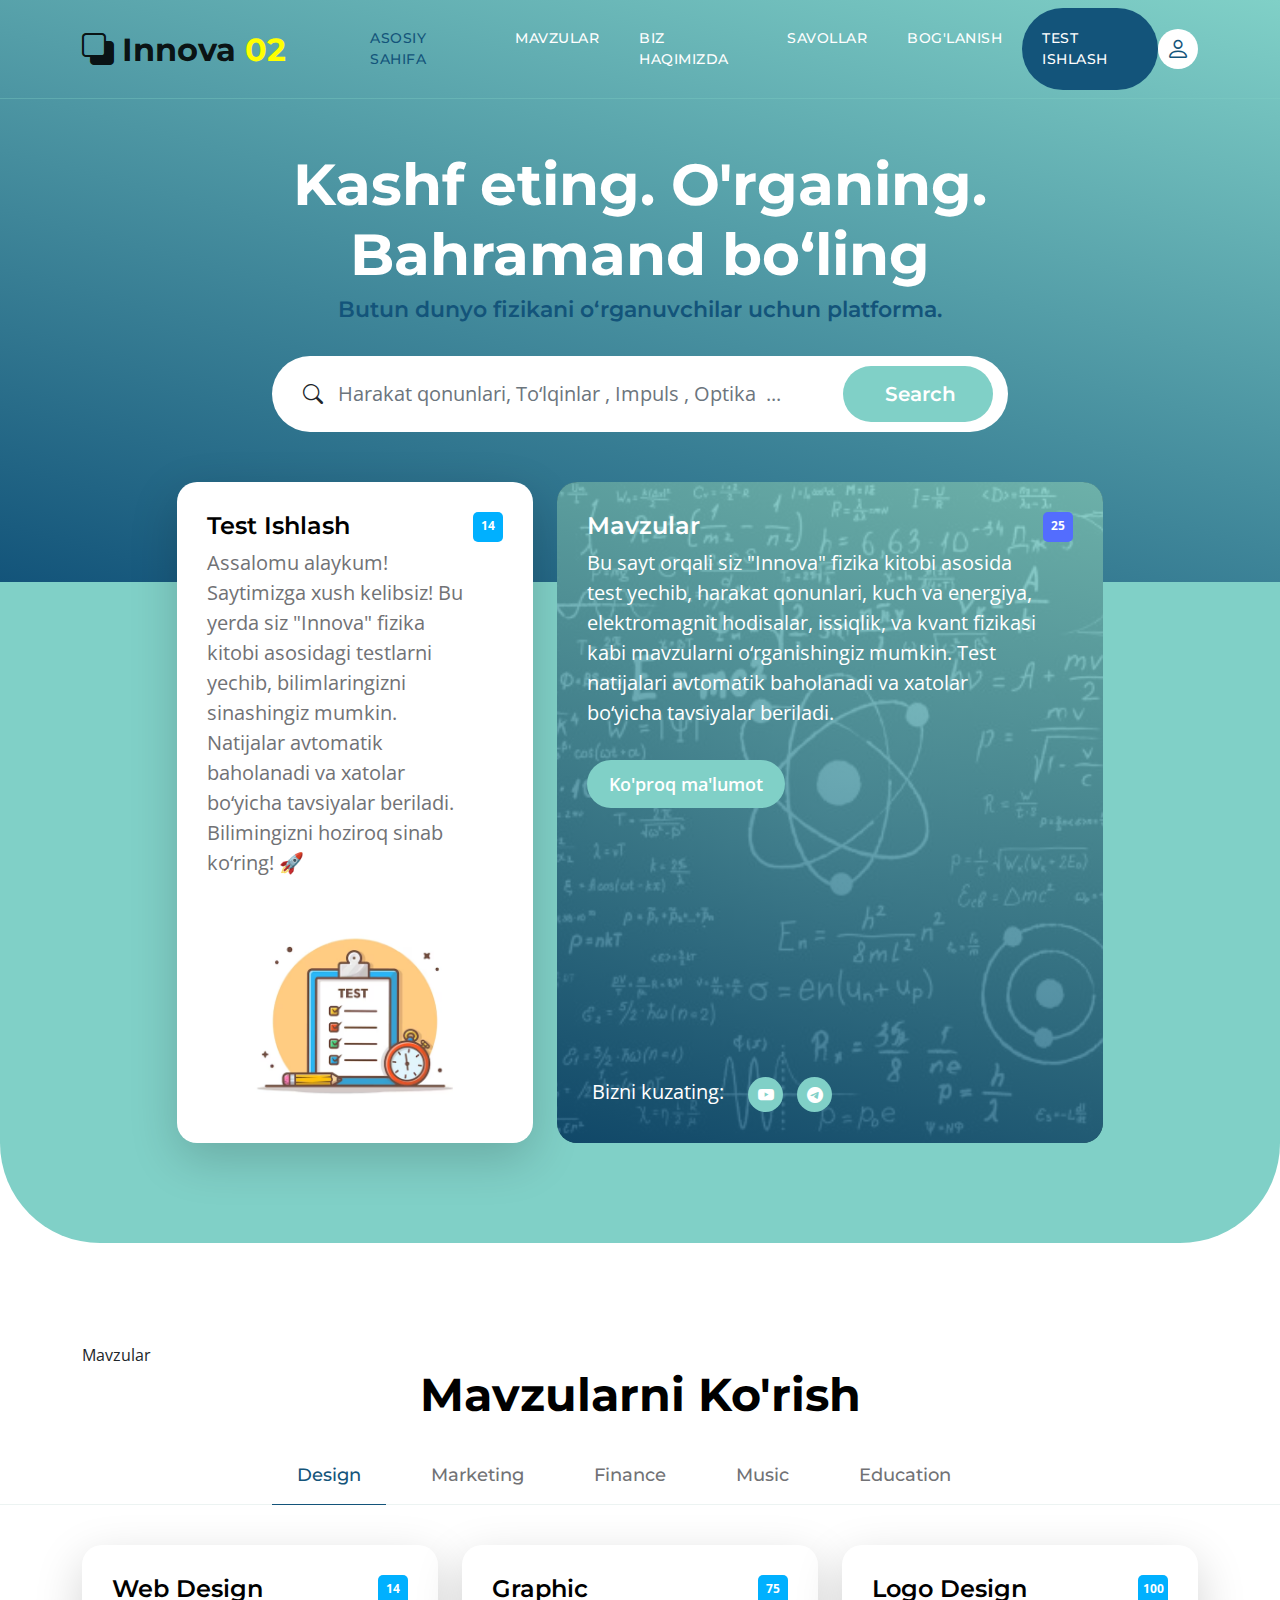
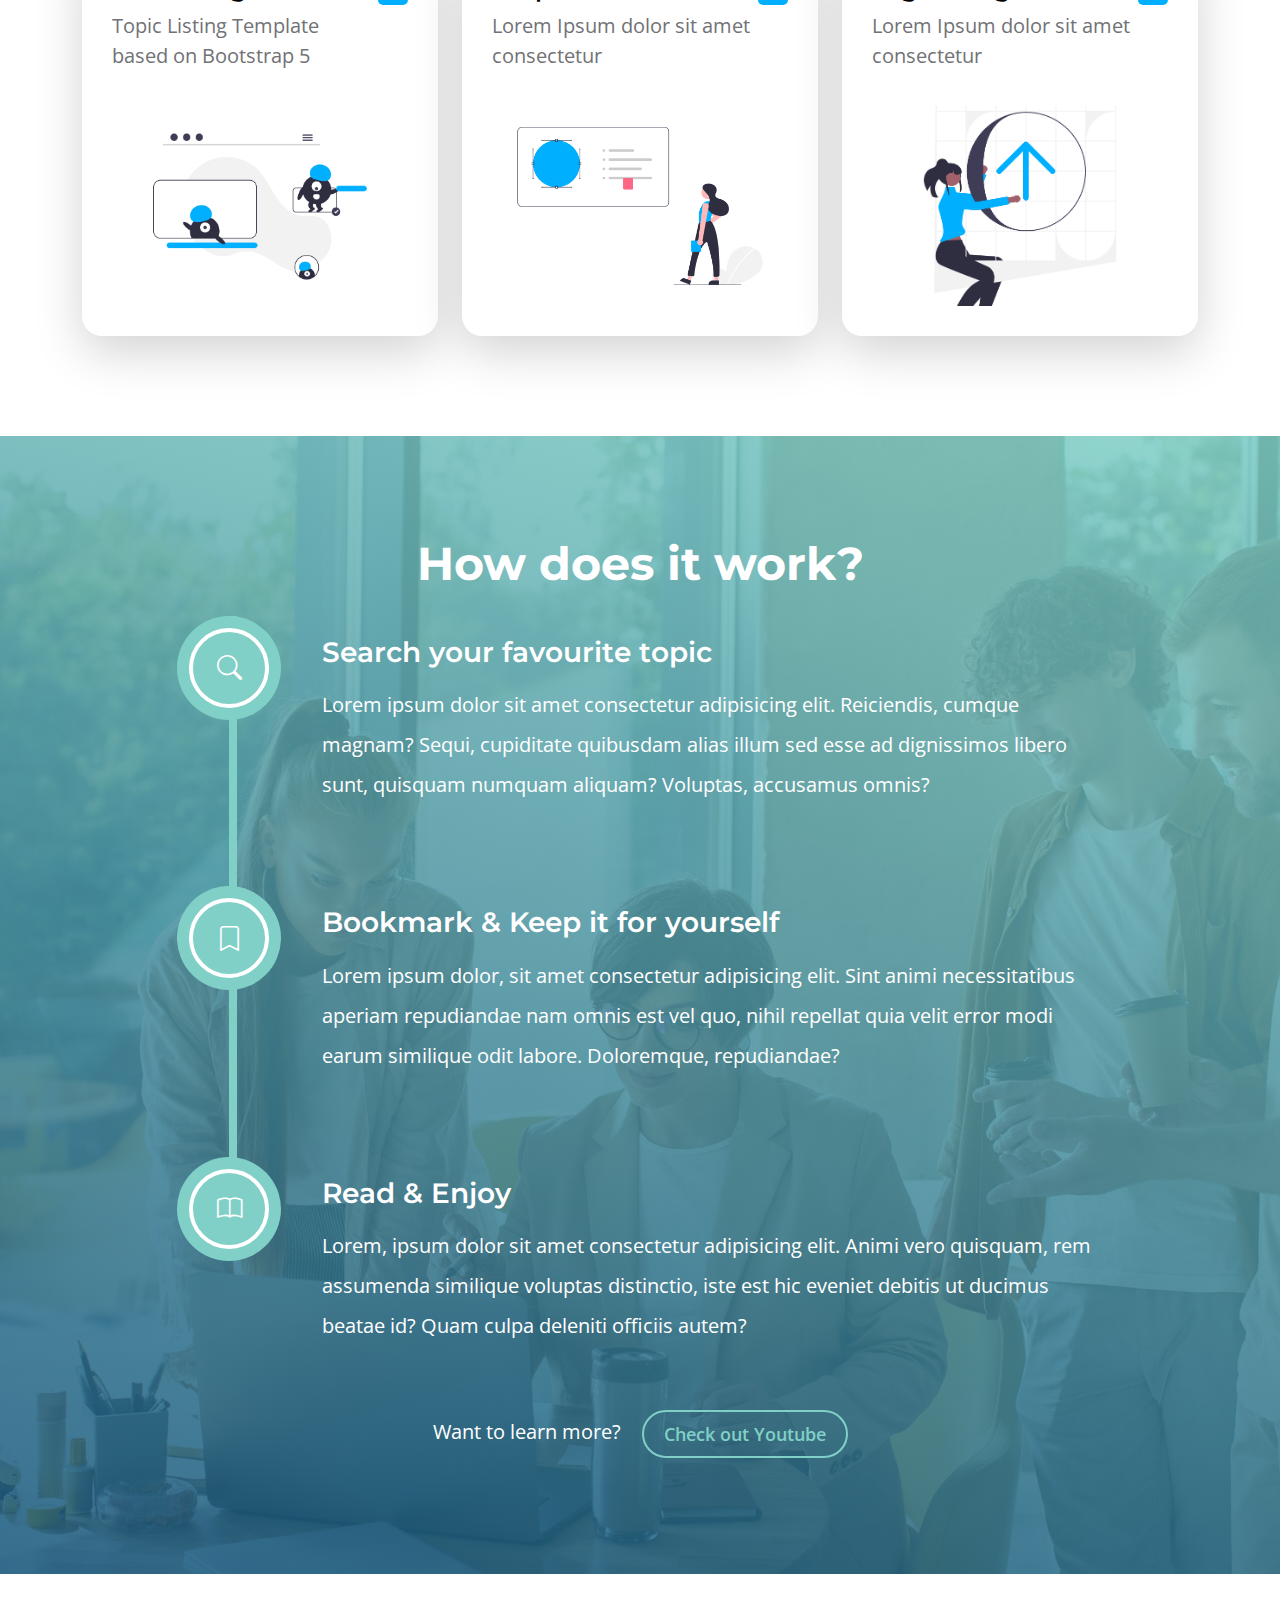
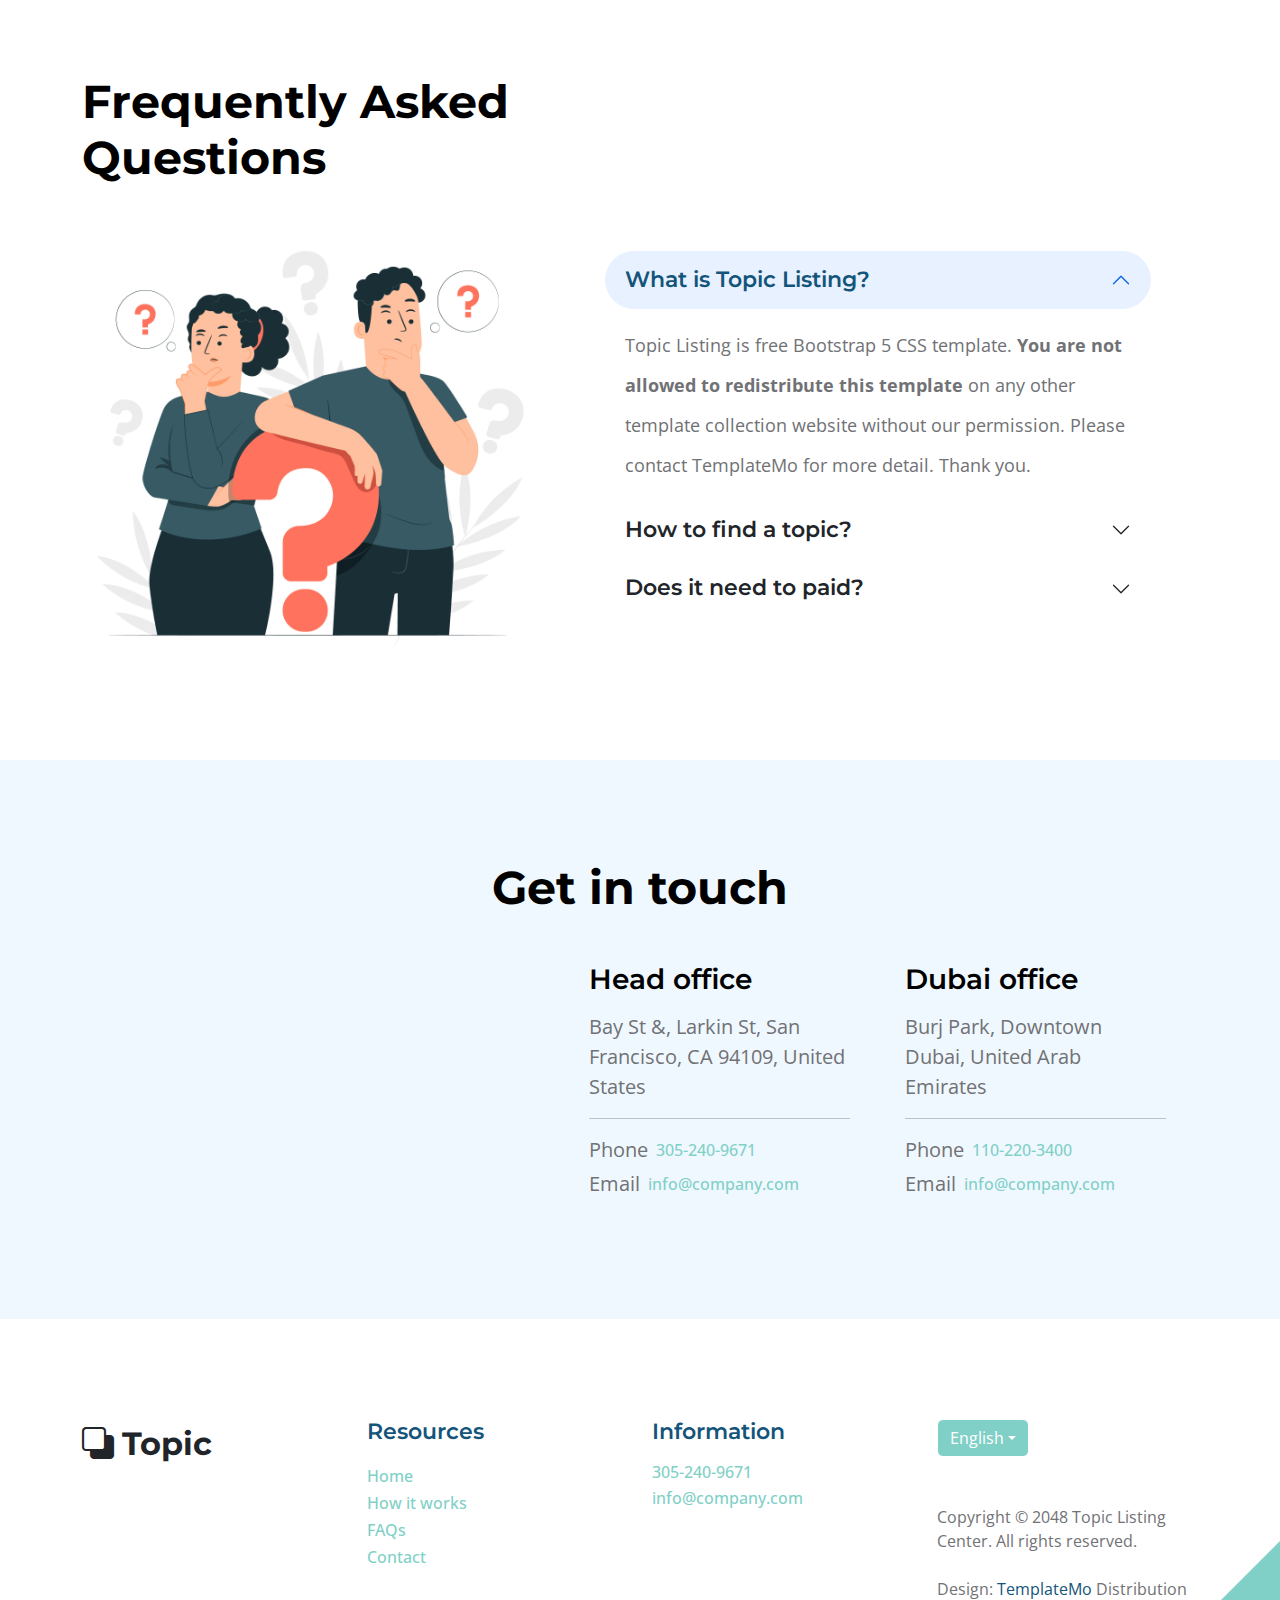
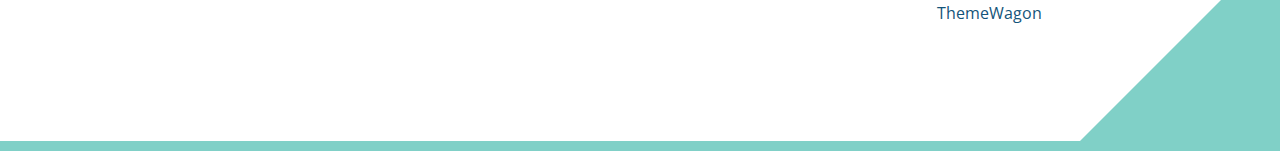
==== index.html @ 699e6174 "first commit" ====
<!doctype html>
<html lang="en">
    <head>
        <meta charset="utf-8">
        <meta name="viewport" content="width=device-width, initial-scale=1">

        <meta name="description" content="">
        <meta name="author" content="">

        <title>Innova 02</title>
        <link rel="icon" href="./images/logo.png">

        <!-- CSS FILES -->        
        <link rel="preconnect" href="https://fonts.googleapis.com">
        
        <link rel="preconnect" href="https://fonts.gstatic.com" crossorigin>

        <link href="https://fonts.googleapis.com/css2?family=Montserrat:wght@500;600;700&family=Open+Sans&display=swap" rel="stylesheet">
                        
        <link href="css/bootstrap.min.css" rel="stylesheet">

        <link href="css/bootstrap-icons.css" rel="stylesheet">

        <link href="css/templatemo-topic-listing.css" rel="stylesheet">      

    </head>
    
    <body id="top">

        <main>

            <nav class="navbar navbar-expand-lg">
                <div class="container">
                    <a class="navbar-brand" href="index.html">
                        <i class="bi-back"></i>
                        <span>Innova </span><span style="color: yellow;">02 </span>
                    </a>

                    <div class="d-lg-none ms-auto me-4">
                        <a href="#top" class="navbar-icon bi-person smoothscroll"></a>
                    </div>
    
                    <button class="navbar-toggler" type="button" data-bs-toggle="collapse" data-bs-target="#navbarNav" aria-controls="navbarNav" aria-expanded="false" aria-label="Toggle navigation">
                        <span class="navbar-toggler-icon"></span>
                    </button>
    
                    <div class="collapse navbar-collapse" id="navbarNav">
                        <ul class="navbar-nav ms-lg-5 me-lg-auto">
                            <li class="nav-item">
                                <a class="nav-link click-scroll" href="#section_1">Asosiy Sahifa</a>
                            </li>

                            <li class="nav-item">
                                <a class="nav-link click-scroll" href="#section_2">Mavzular</a>
                            </li>
    
                            <li class="nav-item">
                                <a class="nav-link click-scroll" href="#section_3">Biz Haqimizda</a>
                            </li>

                            <li class="nav-item">
                                <a class="nav-link click-scroll" href="#section_4">Savollar</a>
                            </li>
    
                            <li class="nav-item">
                                <a class="nav-link click-scroll" href="#section_5">Bog'lanish</a>
                            </li>

                            <li class="nav-item" style="background-color: #13547a; border-radius: 75px; ">
                                <a class="nav-link click-scroll" href="./test.html">Test Ishlash</a>
                            </li>
                        </ul>

                        <div class="d-none d-lg-block">
                            <a href="#top" class="navbar-icon bi-person smoothscroll"></a>
                        </div>
                    </div>
                </div>
            </nav>
            

            <section class="hero-section d-flex justify-content-center align-items-center" id="section_1">
                <div class="container">
                    <div class="row">

                        <div class="col-lg-8 col-12 mx-auto">
                            <h1 class="text-white text-center">Kashf eting. O'rganing. Bahramand bo‘ling</h1>

                            <h6 class="text-center">Butun dunyo fizikani o‘rganuvchilar uchun platforma.</h6>

                            <form method="get" class="custom-form mt-4 pt-2 mb-lg-0 mb-5" role="search">
                                <div class="input-group input-group-lg">
                                    <span class="input-group-text bi-search" id="basic-addon1">
                                        
                                    </span>

                                    <input name="keyword" type="search" class="form-control" id="keyword" placeholder="Harakat qonunlari, To‘lqinlar , Impuls , Optika  ..." aria-label="Search">

                                    <button type="submit" class="form-control">Search</button>
                                </div>
                            </form>
                        </div>

                    </div>
                </div>
            </section>


            <section class="featured-section">
                <div class="container">
                    <div class="row justify-content-center">

                        <div class="col-lg-4 col-12 mb-4 mb-lg-0">
                            <div class="custom-block bg-white shadow-lg">
                                <a href="topics-detail.html">
                                    <div class="d-flex">
                                        <div>
                                            <h5 class="mb-2">Test Ishlash</h5>

                                            <p class="mb-0">Assalomu alaykum!

                                                Saytimizga xush kelibsiz! Bu yerda siz "Innova" fizika kitobi asosidagi testlarni yechib, bilimlaringizni sinashingiz mumkin. Natijalar avtomatik baholanadi va xatolar bo‘yicha tavsiyalar beriladi.
                                                
                                                Bilimingizni hoziroq sinab ko‘ring! 🚀</p>
                                        </div>

                                        <span class="badge bg-design rounded-pill ms-auto">14</span>
                                    </div>

                                    <img src="images/test.avif" class="custom-block-image img-fluid" alt="">
                                </a>
                            </div>
                        </div>

                        <div class="col-lg-6 col-12">
                            <div class="custom-block custom-block-overlay">
                                <div class="d-flex flex-column h-100">
                                    <img src="images/istockphoto-936903524-612x612.jpg" class="custom-block-image img-fluid" alt="">

                                    <div class="custom-block-overlay-text d-flex">
                                        <div>
                                            <h5 class="text-white mb-2">Mavzular</h5>

                                            <p class="text-white">Bu sayt orqali siz "Innova" fizika kitobi asosida test yechib, harakat qonunlari, kuch va energiya, elektromagnit hodisalar, issiqlik, va kvant fizikasi kabi mavzularni o‘rganishingiz mumkin. Test natijalari avtomatik baholanadi va xatolar bo‘yicha tavsiyalar beriladi.</p>

                                            <a href="topics-detail.html" class="btn custom-btn mt-2 mt-lg-3">Ko'proq ma'lumot</a>
                                        </div>

                                        <span class="badge bg-finance rounded-pill ms-auto">25</span>
                                    </div>

                                    <div class="social-share d-flex">
                                        <p class="text-white me-4">Bizni kuzating:</p>

                                        <ul class="social-icon">
                                            <li class="social-icon-item">
                                                <a href="https://www.youtube.com/c/itfizika" target="_blank" class="social-icon-link bi-youtube"></a>
                                            </li>

                                            <li class="social-icon-item">
                                                <a href="https://t.me/IT_Fizika" class="social-icon-link bi-telegram" target="_blank"></a>
                                            </li>
                                    </div>

                                    <div class="section-overlay"></div>
                                </div>
                            </div>
                        </div>

                    </div>
                </div>
            </section>


            <section class="explore-section section-padding" id="section_2">
                <div class="container">Mavzular

                        <div class="col-12 text-center">
                            <h2 class="mb-4">Mavzularni Ko'rish</h1>
                        </div>

                    </div>
                </div>

                <div class="container-fluid">
                    <div class="row">
                        <ul class="nav nav-tabs" id="myTab" role="tablist">
                            <li class="nav-item" role="presentation">
                                <button class="nav-link active" id="design-tab" data-bs-toggle="tab" data-bs-target="#design-tab-pane" type="button" role="tab" aria-controls="design-tab-pane" aria-selected="true">Design</button>
                            </li>

                            <li class="nav-item" role="presentation">
                                <button class="nav-link" id="marketing-tab" data-bs-toggle="tab" data-bs-target="#marketing-tab-pane" type="button" role="tab" aria-controls="marketing-tab-pane" aria-selected="false">Marketing</button>
                            </li>

                            <li class="nav-item" role="presentation">
                                <button class="nav-link" id="finance-tab" data-bs-toggle="tab" data-bs-target="#finance-tab-pane" type="button" role="tab" aria-controls="finance-tab-pane" aria-selected="false">Finance</button>
                            </li>

                            <li class="nav-item" role="presentation">
                                <button class="nav-link" id="music-tab" data-bs-toggle="tab" data-bs-target="#music-tab-pane" type="button" role="tab" aria-controls="music-tab-pane" aria-selected="false">Music</button>
                            </li>

                            <li class="nav-item" role="presentation">
                                <button class="nav-link" id="education-tab" data-bs-toggle="tab" data-bs-target="#education-tab-pane" type="button" role="tab" aria-controls="education-tab-pane" aria-selected="false">Education</button>
                            </li>
                        </ul>
                    </div>
                </div>

                <div class="container">
                    <div class="row">

                        <div class="col-12">
                            <div class="tab-content" id="myTabContent">
                                <div class="tab-pane fade show active" id="design-tab-pane" role="tabpanel" aria-labelledby="design-tab" tabindex="0">
                                    <div class="row">
                                        <div class="col-lg-4 col-md-6 col-12 mb-4 mb-lg-0">
                                            <div class="custom-block bg-white shadow-lg">
                                                <a href="topics-detail.html">
                                                    <div class="d-flex">
                                                        <div>
                                                            <h5 class="mb-2">Web Design</h5>

                                                            <p class="mb-0">Topic Listing Template based on Bootstrap 5</p>
                                                        </div>

                                                        <span class="badge bg-design rounded-pill ms-auto">14</span>
                                                    </div>

                                                    <img src="images/topics/undraw_Remote_design_team_re_urdx.png" class="custom-block-image img-fluid" alt="">
                                                </a>
                                            </div>
                                        </div>

                                        <div class="col-lg-4 col-md-6 col-12 mb-4 mb-lg-0">
                                            <div class="custom-block bg-white shadow-lg">
                                                <a href="topics-detail.html">
                                                    <div class="d-flex">
                                                        <div>
                                                            <h5 class="mb-2">Graphic</h5>

                                                                <p class="mb-0">Lorem Ipsum dolor sit amet consectetur</p>
                                                        </div>

                                                        <span class="badge bg-design rounded-pill ms-auto">75</span>
                                                    </div>

                                                    <img src="images/topics/undraw_Redesign_feedback_re_jvm0.png" class="custom-block-image img-fluid" alt="">
                                                </a>
                                            </div>
                                        </div>

                                        <div class="col-lg-4 col-md-6 col-12">
                                            <div class="custom-block bg-white shadow-lg">
                                                <a href="topics-detail.html">
                                                    <div class="d-flex">
                                                        <div>
                                                            <h5 class="mb-2">Logo Design</h5>

                                                                <p class="mb-0">Lorem Ipsum dolor sit amet consectetur</p>
                                                        </div>

                                                        <span class="badge bg-design rounded-pill ms-auto">100</span>
                                                    </div>

                                                    <img src="images/topics/colleagues-working-cozy-office-medium-shot.png" class="custom-block-image img-fluid" alt="">
                                                </a>
                                            </div>
                                        </div>
                                    </div>
                                </div>

                                <div class="tab-pane fade" id="marketing-tab-pane" role="tabpanel" aria-labelledby="marketing-tab" tabindex="0">
                                    <div class="row">
                                        <div class="col-lg-4 col-md-6 col-12 mb-4 mb-lg-3">
                                                <div class="custom-block bg-white shadow-lg">
                                                    <a href="topics-detail.html">
                                                        <div class="d-flex">
                                                            <div>
                                                                <h5 class="mb-2">Advertising</h5>

                                                                <p class="mb-0">Lorem Ipsum dolor sit amet consectetur</p>
                                                            </div>

                                                            <span class="badge bg-advertising rounded-pill ms-auto">30</span>
                                                        </div>

                                                        <img src="images/topics/undraw_online_ad_re_ol62.png" class="custom-block-image img-fluid" alt="">
                                                    </a>
                                                </div>
                                            </div>

                                            <div class="col-lg-4 col-md-6 col-12 mb-4 mb-lg-3">
                                                <div class="custom-block bg-white shadow-lg">
                                                    <a href="topics-detail.html">
                                                        <div class="d-flex">
                                                            <div>
                                                                <h5 class="mb-2">Video Content</h5>

                                                                <p class="mb-0">Lorem Ipsum dolor sit amet consectetur</p>
                                                            </div>

                                                            <span class="badge bg-advertising rounded-pill ms-auto">65</span>
                                                        </div>

                                                        <img src="images/topics/undraw_Group_video_re_btu7.png" class="custom-block-image img-fluid" alt="">
                                                    </a>
                                                </div>
                                            </div>

                                            <div class="col-lg-4 col-md-6 col-12">
                                                <div class="custom-block bg-white shadow-lg">
                                                    <a href="topics-detail.html">
                                                        <div class="d-flex">
                                                            <div>
                                                                <h5 class="mb-2">Viral Tweet</h5>

                                                                <p class="mb-0">Lorem Ipsum dolor sit amet consectetur</p>
                                                            </div>

                                                            <span class="badge bg-advertising rounded-pill ms-auto">50</span>
                                                        </div>

                                                        <img src="images/topics/undraw_viral_tweet_gndb.png" class="custom-block-image img-fluid" alt="">
                                                    </a>
                                                </div>
                                            </div>
                                        </div>
                                  </div>

                                <div class="tab-pane fade" id="finance-tab-pane" role="tabpanel" aria-labelledby="finance-tab" tabindex="0">   <div class="row">
                                        <div class="col-lg-6 col-md-6 col-12 mb-4 mb-lg-0">
                                            <div class="custom-block bg-white shadow-lg">
                                                <a href="topics-detail.html">
                                                    <div class="d-flex">
                                                        <div>
                                                            <h5 class="mb-2">Investment</h5>

                                                            <p class="mb-0">Lorem Ipsum dolor sit amet consectetur</p>
                                                        </div>

                                                        <span class="badge bg-finance rounded-pill ms-auto">30</span>
                                                    </div>

                                                    <img src="images/topics/undraw_Finance_re_gnv2.png" class="custom-block-image img-fluid" alt="">
                                                </a>
                                            </div>
                                        </div>

                                        <div class="col-lg-6 col-md-6 col-12">
                                            <div class="custom-block custom-block-overlay">
                                                <div class="d-flex flex-column h-100">
                                                    <img src="images/businesswoman-using-tablet-analysis-graph-company-finance-strategy-statistics-success-concept-planning-future-office-room.jpg" class="custom-block-image img-fluid" alt="">

                                                    <div class="custom-block-overlay-text d-flex">
                                                        <div>
                                                            <h5 class="text-white mb-2">Finance</h5>

                                                            <p class="text-white">Lorem ipsum dolor, sit amet consectetur adipisicing elit. Sint animi necessitatibus aperiam repudiandae nam omnis</p>

                                                            <a href="topics-detail.html" class="btn custom-btn mt-2 mt-lg-3">Learn More</a>
                                                        </div>

                                                        <span class="badge bg-finance rounded-pill ms-auto">25</span>
                                                    </div>

                                                    <div class="social-share d-flex">
                                                        <p class="text-white me-4">Share:</p>

                                                        <ul class="social-icon">
                                                            <li class="social-icon-item">
                                                                <a href="#" class="social-icon-link bi-twitter"></a>
                                                            </li>

                                                            <li class="social-icon-item">
                                                                <a href="#" class="social-icon-link bi-facebook"></a>
                                                            </li>

                                                            <li class="social-icon-item">
                                                                <a href="#" class="social-icon-link bi-pinterest"></a>
                                                            </li>
                                                        </ul>

                                                        <a href="#" class="custom-icon bi-bookmark ms-auto"></a>
                                                    </div>

                                                    <div class="section-overlay"></div>
                                                </div>
                                            </div>
                                        </div>
                                    </div>
                                </div>

                                <div class="tab-pane fade" id="music-tab-pane" role="tabpanel" aria-labelledby="music-tab" tabindex="0">
                                    <div class="row">
                                        <div class="col-lg-4 col-md-6 col-12 mb-4 mb-lg-3">
                                            <div class="custom-block bg-white shadow-lg">
                                                <a href="topics-detail.html">
                                                    <div class="d-flex">
                                                        <div>
                                                            <h5 class="mb-2">Composing Song</h5>

                                                            <p class="mb-0">Lorem Ipsum dolor sit amet consectetur</p>
                                                        </div>

                                                        <span class="badge bg-music rounded-pill ms-auto">45</span>
                                                    </div>

                                                    <img src="images/topics/undraw_Compose_music_re_wpiw.png" class="custom-block-image img-fluid" alt="">
                                                </a>
                                            </div>
                                        </div>

                                        <div class="col-lg-4 col-md-6 col-12 mb-4 mb-lg-3">
                                            <div class="custom-block bg-white shadow-lg">
                                                <a href="topics-detail.html">
                                                    <div class="d-flex">
                                                        <div>
                                                            <h5 class="mb-2">Online Music</h5>

                                                            <p class="mb-0">Lorem Ipsum dolor sit amet consectetur</p>
                                                        </div>

                                                        <span class="badge bg-music rounded-pill ms-auto">45</span>
                                                    </div>

                                                    <img src="images/topics/undraw_happy_music_g6wc.png" class="custom-block-image img-fluid" alt="">
                                                </a>
                                            </div>
                                        </div>

                                        <div class="col-lg-4 col-md-6 col-12">
                                            <div class="custom-block bg-white shadow-lg">
                                                <a href="topics-detail.html">
                                                    <div class="d-flex">
                                                        <div>
                                                            <h5 class="mb-2">Podcast</h5>

                                                            <p class="mb-0">Lorem Ipsum dolor sit amet consectetur</p>
                                                        </div>

                                                        <span class="badge bg-music rounded-pill ms-auto">20</span>
                                                    </div>

                                                    <img src="images/topics/undraw_Podcast_audience_re_4i5q.png" class="custom-block-image img-fluid" alt="">
                                                </a>
                                            </div>
                                        </div>
                                    </div>
                                </div>

                                <div class="tab-pane fade" id="education-tab-pane" role="tabpanel" aria-labelledby="education-tab" tabindex="0">
                                    <div class="row">
                                        <div class="col-lg-6 col-md-6 col-12 mb-4 mb-lg-3">
                                            <div class="custom-block bg-white shadow-lg">
                                                <a href="topics-detail.html">
                                                    <div class="d-flex">
                                                        <div>
                                                            <h5 class="mb-2">Graduation</h5>

                                                            <p class="mb-0">Lorem Ipsum dolor sit amet consectetur</p>
                                                        </div>

                                                        <span class="badge bg-education rounded-pill ms-auto">80</span>
                                                    </div>

                                                    <img src="images/topics/undraw_Graduation_re_gthn.png" class="custom-block-image img-fluid" alt="">
                                                </a>
                                            </div>
                                        </div>

                                        <div class="col-lg-6 col-md-6 col-12">
                                            <div class="custom-block bg-white shadow-lg">
                                                <a href="topics-detail.html">
                                                    <div class="d-flex">
                                                        <div>
                                                            <h5 class="mb-2">Educator</h5>

                                                            <p class="mb-0">Lorem Ipsum dolor sit amet consectetur</p>
                                                        </div>

                                                        <span class="badge bg-education rounded-pill ms-auto">75</span>
                                                    </div>

                                                    <img src="images/topics/undraw_Educator_re_ju47.png" class="custom-block-image img-fluid" alt="">
                                                </a>
                                            </div>
                                        </div>
                                    </div>
                                </div>
                            </div>

                    </div>
                </div>
            </section>


            <section class="timeline-section section-padding" id="section_3">
                <div class="section-overlay"></div>

                <div class="container">
                    <div class="row">

                        <div class="col-12 text-center">
                            <h2 class="text-white mb-4">How does it work?</h1>
                        </div>

                        <div class="col-lg-10 col-12 mx-auto">
                            <div class="timeline-container">
                                <ul class="vertical-scrollable-timeline" id="vertical-scrollable-timeline">
                                    <div class="list-progress">
                                        <div class="inner"></div>
                                    </div>

                                    <li>
                                        <h4 class="text-white mb-3">Search your favourite topic</h4>

                                        <p class="text-white">Lorem ipsum dolor sit amet consectetur adipisicing elit. Reiciendis, cumque magnam? Sequi, cupiditate quibusdam alias illum sed esse ad dignissimos libero sunt, quisquam numquam aliquam? Voluptas, accusamus omnis?</p>

                                        <div class="icon-holder">
                                          <i class="bi-search"></i>
                                        </div>
                                    </li>
                                    
                                    <li>
                                        <h4 class="text-white mb-3">Bookmark &amp; Keep it for yourself</h4>

                                        <p class="text-white">Lorem ipsum dolor, sit amet consectetur adipisicing elit. Sint animi necessitatibus aperiam repudiandae nam omnis est vel quo, nihil repellat quia velit error modi earum similique odit labore. Doloremque, repudiandae?</p>

                                        <div class="icon-holder">
                                          <i class="bi-bookmark"></i>
                                        </div>
                                    </li>

                                    <li>
                                        <h4 class="text-white mb-3">Read &amp; Enjoy</h4>

                                        <p class="text-white">Lorem, ipsum dolor sit amet consectetur adipisicing elit. Animi vero quisquam, rem assumenda similique voluptas distinctio, iste est hic eveniet debitis ut ducimus beatae id? Quam culpa deleniti officiis autem?</p>

                                        <div class="icon-holder">
                                          <i class="bi-book"></i>
                                        </div>
                                    </li>
                                </ul>
                            </div>
                        </div>

                        <div class="col-12 text-center mt-5">
                            <p class="text-white">
                                Want to learn more?
                                <a href="#" class="btn custom-btn custom-border-btn ms-3">Check out Youtube</a>
                            </p>
                        </div>
                    </div>
                </div>
            </section>


            <section class="faq-section section-padding" id="section_4">
                <div class="container">
                    <div class="row">

                        <div class="col-lg-6 col-12">
                            <h2 class="mb-4">Frequently Asked Questions</h2>
                        </div>

                        <div class="clearfix"></div>

                        <div class="col-lg-5 col-12">
                            <img src="images/faq_graphic.jpg" class="img-fluid" alt="FAQs">
                        </div>

                        <div class="col-lg-6 col-12 m-auto">
                            <div class="accordion" id="accordionExample">
                                <div class="accordion-item">
                                    <h2 class="accordion-header" id="headingOne">
                                        <button class="accordion-button" type="button" data-bs-toggle="collapse" data-bs-target="#collapseOne" aria-expanded="true" aria-controls="collapseOne">
                                        What is Topic Listing?
                                        </button>
                                    </h2>

                                    <div id="collapseOne" class="accordion-collapse collapse show" aria-labelledby="headingOne" data-bs-parent="#accordionExample">
                                        <div class="accordion-body">
                                            Topic Listing is free Bootstrap 5 CSS template. <strong>You are not allowed to redistribute this template</strong> on any other template collection website without our permission. Please contact TemplateMo for more detail. Thank you.
                                        </div>
                                    </div>
                                </div>

                                <div class="accordion-item">
                                    <h2 class="accordion-header" id="headingTwo">
                                        <button class="accordion-button collapsed" type="button" data-bs-toggle="collapse" data-bs-target="#collapseTwo" aria-expanded="false" aria-controls="collapseTwo">
                                        How to find a topic?
                                    </button>
                                    </h2>

                                    <div id="collapseTwo" class="accordion-collapse collapse" aria-labelledby="headingTwo" data-bs-parent="#accordionExample">
                                        <div class="accordion-body">
                                            You can search on Google with <strong>keywords</strong> such as templatemo portfolio, templatemo one-page layouts, photography, digital marketing, etc.
                                        </div>
                                    </div>
                                </div>

                                <div class="accordion-item">
                                    <h2 class="accordion-header" id="headingThree">
                                        <button class="accordion-button collapsed" type="button" data-bs-toggle="collapse" data-bs-target="#collapseThree" aria-expanded="false" aria-controls="collapseThree">
                                        Does it need to paid?
                                    </button>
                                    </h2>

                                    <div id="collapseThree" class="accordion-collapse collapse" aria-labelledby="headingThree" data-bs-parent="#accordionExample">
                                        <div class="accordion-body">
                                            You can modify any of this with custom CSS or overriding our default variables. It's also worth noting that just about any HTML can go within the <code>.accordion-body</code>, though the transition does limit overflow.
                                        </div>
                                    </div>
                                </div>
                            </div>
                        </div>

                    </div>
                </div>
            </section>


            <section class="contact-section section-padding section-bg" id="section_5">
                <div class="container">
                    <div class="row">

                        <div class="col-lg-12 col-12 text-center">
                            <h2 class="mb-5">Get in touch</h2>
                        </div>

                        <div class="col-lg-5 col-12 mb-4 mb-lg-0">
                            <iframe class="google-map" src="https://www.google.com/maps/embed?pb=!1m18!1m12!1m3!1d2595.065641062665!2d-122.4230416990949!3d37.80335401520422!2m3!1f0!2f0!3f0!3m2!1i1024!2i768!4f13.1!3m3!1m2!1s0x80858127459fabad%3A0x808ba520e5e9edb7!2sFrancisco%20Park!5e1!3m2!1sen!2sth!4v1684340239744!5m2!1sen!2sth" width="100%" height="250" style="border:0;" allowfullscreen="" loading="lazy" referrerpolicy="no-referrer-when-downgrade"></iframe>
                        </div>

                        <div class="col-lg-3 col-md-6 col-12 mb-3 mb-lg- mb-md-0 ms-auto">
                            <h4 class="mb-3">Head office</h4>

                            <p>Bay St &amp;, Larkin St, San Francisco, CA 94109, United States</p>

                            <hr>

                            <p class="d-flex align-items-center mb-1">
                                <span class="me-2">Phone</span>

                                <a href="tel: 305-240-9671" class="site-footer-link">
                                    305-240-9671
                                </a>
                            </p>

                            <p class="d-flex align-items-center">
                                <span class="me-2">Email</span>

                                <a href="mailto:info@company.com" class="site-footer-link">
                                    info@company.com
                                </a>
                            </p>
                        </div>

                        <div class="col-lg-3 col-md-6 col-12 mx-auto">
                            <h4 class="mb-3">Dubai office</h4>

                            <p>Burj Park, Downtown Dubai, United Arab Emirates</p>

                            <hr>

                            <p class="d-flex align-items-center mb-1">
                                <span class="me-2">Phone</span>

                                <a href="tel: 110-220-3400" class="site-footer-link">
                                    110-220-3400
                                </a>
                            </p>

                            <p class="d-flex align-items-center">
                                <span class="me-2">Email</span>

                                <a href="mailto:info@company.com" class="site-footer-link">
                                    info@company.com
                                </a>
                            </p>
                        </div>

                    </div>
                </div>
            </section>
        </main>

<footer class="site-footer section-padding">
            <div class="container">
                <div class="row">

                    <div class="col-lg-3 col-12 mb-4 pb-2">
                        <a class="navbar-brand mb-2" href="index.html">
                            <i class="bi-back"></i>
                            <span>Topic</span>
                        </a>
                    </div>

                    <div class="col-lg-3 col-md-4 col-6">
                        <h6 class="site-footer-title mb-3">Resources</h6>

                        <ul class="site-footer-links">
                            <li class="site-footer-link-item">
                                <a href="#" class="site-footer-link">Home</a>
                            </li>

                            <li class="site-footer-link-item">
                                <a href="#" class="site-footer-link">How it works</a>
                            </li>
                            

                            <li class="site-footer-link-item">
                                <a href="#" class="site-footer-link">FAQs</a>
                            </li>

                            <li class="site-footer-link-item">
                                <a href="#" class="site-footer-link">Contact</a>
                            </li>
                        </ul>
                    </div>

                    <div class="col-lg-3 col-md-4 col-6 mb-4 mb-lg-0">
                        <h6 class="site-footer-title mb-3">Information</h6>

                        <p class="text-white d-flex mb-1">
                            <a href="tel: 305-240-9671" class="site-footer-link">
                                305-240-9671
                            </a>
                        </p>

                        <p class="text-white d-flex">
                            <a href="mailto:info@company.com" class="site-footer-link">
                                info@company.com
                            </a>
                        </p>
                    </div>

                    <div class="col-lg-3 col-md-4 col-12 mt-4 mt-lg-0 ms-auto">
                        <div class="dropdown">
                            <button class="btn btn-secondary dropdown-toggle" type="button" data-bs-toggle="dropdown" aria-expanded="false">
                            English</button>

                            <ul class="dropdown-menu">
                                <li><button class="dropdown-item" type="button">Thai</button></li>

                                <li><button class="dropdown-item" type="button">Myanmar</button></li>

                                <li><button class="dropdown-item" type="button">Arabic</button></li>
                            </ul>
                        </div>

                        <p class="copyright-text mt-lg-5 mt-4">Copyright © 2048 Topic Listing Center. All rights reserved.
                        <br><br>Design: <a rel="nofollow" href="https://templatemo.com" target="_blank">TemplateMo</a> Distribution <a href="https://themewagon.com">ThemeWagon</a></p>
                        
                    </div>

                </div>
            </div>
        </footer>


        <!-- JAVASCRIPT FILES -->
        <script src="js/jquery.min.js"></script>
        <script src="js/bootstrap.bundle.min.js"></script>
        <script src="js/jquery.sticky.js"></script>
        <script src="js/click-scroll.js"></script>
        <script src="js/custom.js"></script>

    </body>
</html>
---- css/templatemo-topic-listing.css ----
/*

TemplateMo 590 topic listing

https://templatemo.com/tm-590-topic-listing

*/

/*---------------------------------------
  CUSTOM PROPERTIES ( VARIABLES )             
-----------------------------------------*/
:root {
  --white-color:                  #ffffff;
  --primary-color:                #13547a;
  --secondary-color:              #80d0c7;
  --section-bg-color:             #f0f8ff;
  --custom-btn-bg-color:          #80d0c7;
  --custom-btn-bg-hover-color:    #13547a;
  --dark-color:                   #000000;
  --p-color:                      #717275;
  --border-color:                 #7fffd4;
  --link-hover-color:             #13547a;

  --body-font-family:             'Open Sans', sans-serif;
  --title-font-family:            'Montserrat', sans-serif;

  --h1-font-size:                 58px;
  --h2-font-size:                 46px;
  --h3-font-size:                 32px;
  --h4-font-size:                 28px;
  --h5-font-size:                 24px;
  --h6-font-size:                 22px;
  --p-font-size:                  20px;
  --menu-font-size:               14px;
  --btn-font-size:                18px;
  --copyright-font-size:          16px;

  --border-radius-large:          100px;
  --border-radius-medium:         20px;
  --border-radius-small:          10px;

  --font-weight-normal:           400;
  --font-weight-medium:           500;
  --font-weight-semibold:         600;
  --font-weight-bold:             700;
}

body {
  background-color: var(--white-color);
  font-family: var(--body-font-family); 
}


/*---------------------------------------
  TYPOGRAPHY               
-----------------------------------------*/

h2,
h3,
h4,
h5,
h6 {
  color: var(--dark-color);
}

h1,
h2,
h3,
h4,
h5,
h6 {
  font-family: var(--title-font-family); 
  font-weight: var(--font-weight-semibold);
}

h1 {
  font-size: var(--h1-font-size);
  font-weight: var(--font-weight-bold);
}

h2 {
  font-size: var(--h2-font-size);
  font-weight: var(--font-weight-bold);
}

h3 {
  font-size: var(--h3-font-size);
}

h4 {
  font-size: var(--h4-font-size);
}

h5 {
  font-size: var(--h5-font-size);
}

h6 {
  color: var(--primary-color);
  font-size: var(--h6-font-size);
}

p {
  color: var(--p-color);
  font-size: var(--p-font-size);
  font-weight: var(--font-weight-normal);
}

ul li {
  color: var(--p-color);
  font-size: var(--p-font-size);
  font-weight: var(--font-weight-normal);
}

a, 
button {
  touch-action: manipulation;
  transition: all 0.3s;
}

a {
  display: inline-block;
  color: var(--primary-color);
  text-decoration: none;
}

a:hover {
  color: var(--link-hover-color);
}

b,
strong {
  font-weight: var(--font-weight-bold);
}


/*---------------------------------------
  SECTION               
-----------------------------------------*/
.section-padding {
  padding-top: 100px;
  padding-bottom: 100px;
}

.section-bg {
  background-color: var(--section-bg-color);
}

.section-overlay {
  background-image: linear-gradient(15deg, #13547a 0%, #80d0c7 100%);
  position: absolute;
  top: 0;
  left: 0;
  pointer-events: none;
  width: 100%;
  height: 100%;
  opacity: 0.85;
}

.section-overlay + .container {
  position: relative;
}

.tab-content {
  background-color: var(--white-color);
  border-radius: var(--border-radius-medium);
}

.nav-tabs {
  border-bottom: 1px solid #ecf3f2;
  margin-bottom: 40px;
  justify-content: center;
}

.nav-tabs .nav-link {
  border-radius: 0;
  border-top: 0;
  border-right: 0;
  border-left: 0;
  color: var(--p-color);
  font-family: var(--title-font-family);
  font-size: var(--btn-font-size);
  font-weight: var(--font-weight-medium);
  padding: 15px 25px;
  transition: all 0.3s;
}

.nav-tabs .nav-link:first-child {
  margin-right: 20px;
}

.nav-tabs .nav-item.show .nav-link, 
.nav-tabs .nav-link.active,
.nav-tabs .nav-link:focus, 
.nav-tabs .nav-link:hover {
  border-bottom-color: var(--primary-color);
  color: var(--primary-color);
}


/*---------------------------------------
  CUSTOM ICON COLOR               
-----------------------------------------*/
.custom-icon {
  color: var(--secondary-color);
}


/*---------------------------------------
  CUSTOM BUTTON               
-----------------------------------------*/
.custom-btn {
  background: var(--custom-btn-bg-color);
  border: 2px solid transparent;
  border-radius: var(--border-radius-large);
  color: var(--white-color);
  font-size: var(--btn-font-size);
  font-weight: var(--font-weight-semibold);
  line-height: normal;
  transition: all 0.3s;
  padding: 10px 20px;
}

.custom-btn:hover {
  background: var(--custom-btn-bg-hover-color);
  color: var(--white-color);
}

.custom-border-btn {
  background: transparent;
  border: 2px solid var(--custom-btn-bg-color);
  color: var(--custom-btn-bg-color);
}

.custom-border-btn:hover {
  background: var(--custom-btn-bg-color);
  border-color: transparent;
  color: var(--white-color);
}

.custom-btn-bg-white {
  border-color: var(--white-color);
  color: var(--white-color);
}


/*---------------------------------------
  SITE HEADER              
-----------------------------------------*/
.site-header {
  background-image: linear-gradient(15deg, #13547a 0%, #80d0c7 100%);
  padding-top: 150px;
  padding-bottom: 80px;
}

.site-header .container {
  height: 100%;
}

.breadcrumb-item+.breadcrumb-item::before,
.breadcrumb-item a:hover,
.breadcrumb-item.active {
  color: var(--white-color);
}

.site-header .custom-icon {
  color: var(--white-color);
  font-size: var(--h4-font-size);
}

.site-header .custom-icon:hover {
  color: var(--secondary-color);
}


/*---------------------------------------
  NAVIGATION              
-----------------------------------------*/
.sticky-wrapper {
  position: absolute;
  top: 0;
  right: 0;
  left: 0;
}

.sticky-wrapper.is-sticky .navbar {
  background-color: var(--secondary-color);
}

.navbar {
  background: transparent;
  border-bottom: 1px solid rgba(128, 208, 199, 0.35);
  z-index: 9;
}

.navbar-brand,
.navbar-brand:hover {
  font-size: var(--h3-font-size);
  font-weight: var(--font-weight-bold);
  display: block;
}

.navbar-brand span {
  font-family: var(--title-font-family);
}

.navbar-expand-lg .navbar-nav .nav-link {
  border-radius: var(--border-radius-large);
  margin: 10px;
  padding: 10px;
}

.navbar-nav .nav-link {
  display: inline-block;
  color: var(--white-color);
  font-family: var(--title-font-family); 
  font-size: var(--menu-font-size);
  font-weight: var(--font-weight-medium);
  text-transform: uppercase;
  letter-spacing: 0.5px;
  position: relative;
  padding-top: 15px;
  padding-bottom: 15px;
}

.navbar-nav .nav-link.active, 
.navbar-nav .nav-link:hover {
  color: var(--primary-color);
}

.navbar .dropdown-menu {
  background: var(--white-color);
  box-shadow: 0 1rem 3rem rgba(0,0,0,.175);
  border: 0;
  display: inherit;
  opacity: 0;
  min-width: 9rem;
  margin-top: 20px;
  padding: 13px 0 10px 0;
  transition: all 0.3s;
  pointer-events: none;
}

.navbar .dropdown-menu::before {
  content: "";
  width: 0;
  height: 0;
  border-left: 20px solid transparent;
  border-right: 20px solid transparent;
  border-bottom: 15px solid var(--white-color);
  position: absolute;
  top: -10px;
  left: 10px;
}

.navbar .dropdown-item {
  display: inline-block;
  color: var(--p-bg-color);
  font-family: var(--title-font-family); 
  font-size: var(--menu-font-size);
  font-weight: var(--font-weight-medium);
  text-transform: uppercase;
  letter-spacing: 0.5px;
  position: relative;
}

.navbar .dropdown-item.active, 
.navbar .dropdown-item:active,
.navbar .dropdown-item:focus, 
.navbar .dropdown-item:hover {
  background: transparent;
  color: var(--primary-color);
}

.navbar .dropdown-toggle::after {
  content: "\f282";
  display: inline-block;
  font-family: bootstrap-icons !important;
  font-size: var(--copyright-font-size);
  font-style: normal;
  font-weight: normal !important;
  font-variant: normal;
  text-transform: none;
  line-height: 1;
  vertical-align: -.125em;
  -webkit-font-smoothing: antialiased;
  -moz-osx-font-smoothing: grayscale;
  position: relative;
  left: 2px;
  border: 0;
}

@media screen and (min-width: 992px) {
  .navbar .dropdown:hover .dropdown-menu {
    opacity: 1;
    margin-top: 0;
    pointer-events: auto;
  }
}

.navbar-icon {
  background: var(--white-color);
  border-radius: var(--border-radius-large);
  display: inline-block;
  font-size: var(--h5-font-size);
  width: 40px;
  height: 40px;
  line-height: 40px;
  text-align: center;
  transition: all 0.3s ease;
}

.navbar-icon:hover {
  background: var(--primary-color);
  color: var(--white-color);
}

.navbar-toggler {
  border: 0;
  padding: 0;
  cursor: pointer;
  margin: 0;
  width: 30px;
  height: 35px;
  outline: none;
}

.navbar-toggler:focus {
  outline: none;
  box-shadow: none;
}

.navbar-toggler[aria-expanded="true"] .navbar-toggler-icon {
  background: transparent;
}

.navbar-toggler[aria-expanded="true"] .navbar-toggler-icon:before,
.navbar-toggler[aria-expanded="true"] .navbar-toggler-icon:after {
  transition: top 300ms 50ms ease, -webkit-transform 300ms 350ms ease;
  transition: top 300ms 50ms ease, transform 300ms 350ms ease;
  transition: top 300ms 50ms ease, transform 300ms 350ms ease, -webkit-transform 300ms 350ms ease;
  top: 0;
}

.navbar-toggler[aria-expanded="true"] .navbar-toggler-icon:before {
  transform: rotate(45deg);
}

.navbar-toggler[aria-expanded="true"] .navbar-toggler-icon:after {
  transform: rotate(-45deg);
}

.navbar-toggler .navbar-toggler-icon {
  background: var(--white-color);
  transition: background 10ms 300ms ease;
  display: block;
  width: 30px;
  height: 2px;
  position: relative;
}

.navbar-toggler .navbar-toggler-icon:before,
.navbar-toggler .navbar-toggler-icon:after {
  transition: top 300ms 350ms ease, -webkit-transform 300ms 50ms ease;
  transition: top 300ms 350ms ease, transform 300ms 50ms ease;
  transition: top 300ms 350ms ease, transform 300ms 50ms ease, -webkit-transform 300ms 50ms ease;
  position: absolute;
  right: 0;
  left: 0;
  background: var(--white-color);
  width: 30px;
  height: 2px;
  content: '';
}

.navbar-toggler .navbar-toggler-icon::before {
  top: -8px;
}

.navbar-toggler .navbar-toggler-icon::after {
  top: 8px;
}


/*---------------------------------------
  HERO        
-----------------------------------------*/
.hero-section {
  background-image: linear-gradient(15deg, #13547a 0%, #80d0c7 100%);
  position: relative;
  overflow: hidden;
  padding-top: 150px;
  padding-bottom: 150px;
}

.hero-section .input-group {
  background-color: var(--white-color);
  border-radius: var(--border-radius-large);
  padding: 10px 15px;
}

.hero-section .input-group-text {
  background-color: transparent;
  border: 0;
}

.hero-section input[type="search"] {
  border: 0;
  box-shadow: none;
  margin-bottom: 0;
  padding-left: 0;
}

.hero-section button[type="submit"] {
  background-color: var(--primary-color);
  border: 0;
  border-radius: var(--border-radius-large) !important;
  color: var(--white-color);
  max-width: 150px;
}


/*---------------------------------------
  TOPICS              
-----------------------------------------*/
.featured-section {
  background-color: var(--secondary-color);
  border-radius: 0 0 100px 100px;
  padding-bottom: 100px;
}

.featured-section .row {
  position: relative;
  bottom: 100px;
  margin-bottom: -100px;
}

.custom-block {
  border-radius: var(--border-radius-medium);
  position: relative;
  overflow: hidden;
  padding: 30px;
  transition: all 0.3s ease;
  height: 100%;
}

.custom-block:hover {
  background-color: var(--secondary-color);
  transform: translateY(-3px);
}

.custom-block > a {
  width: 100%;
}

.custom-block-image {
  display: block;
  width: 100%;
  height: 200px;
  object-fit: cover;
  margin-top: 35px;
}

.custom-block .rounded-pill {
  border-radius: 5px !important;
  display: flex;
  justify-content: center;
  text-align: center;
  width: 30px;
  height: 30px;
  line-height: 20px;
}

.custom-block-overlay {
  height: 100%;
  min-height: 350px;
  padding: 0;
}

.custom-block-overlay > a {
  height: 100%;
}

.custom-block-overlay .custom-block-image {
  border-radius: var(--border-radius-medium);
  display: block;
  height: 100%;
  margin-top: 0;
}

.custom-block-overlay-text {
  position: absolute;
  z-index: 2;
  top: 0;
  right: 0;
  left: 0;
  padding: 30px;
}

.social-share {
  position: absolute;
  bottom: 0;
  right: 0;
  left: 0;
  z-index: 2;
  padding: 20px 35px;
}

.social-share .bi-bookmark {
  color: var(--white-color);
  font-size: var(--h5-font-size);
}

.social-share .bi-bookmark:hover {
  color: var(--secondary-color);
}

.bg-design {
  background-color: #00B0FF;
}

.bg-graphic {
  background-color: #00BFA6;
}

.bg-advertising {
  background-color: #F50057;
}

.bg-finance {
  background-color: #536DFE;
}

.bg-music {
  background-color: #F9A826;
}

.bg-education {
  background-color: #00BFA6;
}


/*---------------------------------------
  TOPICS               
-----------------------------------------*/
.topics-detail-block {
  border-radius: var(--border-radius-medium);
  position: relative;
  overflow: hidden;
}

.topics-detail-block-image {
  display: block;
  border-radius: var(--border-radius-medium);
}

blockquote {
  background-color: var(--section-bg-color);
  border-radius: var(--border-radius-small);
  font-family: var(--title-font-family);
  font-size: var(--h4-font-size);
  font-weight: var(--font-weight-bold);
  display: inline-block;
  text-align: center;
  margin: 30px;
  padding: 40px;
}

.topics-listing-page .site-header {
  padding-bottom: 65px;
}

.custom-block-topics-listing-info {
  margin: 30px 20px 20px 30px;
}

.custom-block-topics-listing {
  height: inherit;
}

.custom-block-topics-listing .custom-block-image {
  width: 200px;
}


/*---------------------------------------
  PAGINATION              
-----------------------------------------*/
.pagination {
  margin-top: 40px;
}

.page-link {
  border: 0;
  border-radius: var(--border-radius-small);
  color: var(--p-color);
  font-family: var(--title-font-family);
  margin: 0 5px;
  padding: 10px 20px;
}

.page-link:hover,
.page-item:first-child .page-link:hover,
.page-item:last-child .page-link:hover {
  background-color: var(--secondary-color);
  color: var(--white-color);
}

.page-item:first-child .page-link {
  margin-right: 10px;
}

.page-item:first-child .page-link,
.page-item:last-child .page-link {
  background-color: var(--section-bg-color);
  border-radius: var(--border-radius-small);
}

.active>.page-link, .page-link.active {
  background-color: var(--secondary-color);
  border-color: var(--secondary-color);
}


/*---------------------------------------
  TIMELINE              
-----------------------------------------*/
.timeline-section {
  background-image: url('../images/colleagues-working-cozy-office-medium-shot.jpg');
  background-repeat: no-repeat;
  background-position: center;
  background-size: cover;
  position: relative;
}

.timeline-container .vertical-scrollable-timeline {
  list-style-type: none;
  position: relative;
  padding-left: 0;
}

.timeline-container .vertical-scrollable-timeline .list-progress {
  width: 8px;
  height: 87%;
  background-color: var(--primary-color);
  position: absolute;
  left: 52px;
  top: 0;
  overflow: hidden;
}

.timeline-container .vertical-scrollable-timeline .list-progress .inner {
  position: absolute;
  right: 0;
  bottom: 0;
  height: 100%;
  background-color: var(--secondary-color);
  width: 100%;
}

.timeline-container .vertical-scrollable-timeline li {
  position: relative;
  padding: 20px 0px 65px 145px;
}

.timeline-container .vertical-scrollable-timeline li:last-child {
  padding-bottom: 0;
}

.timeline-container .vertical-scrollable-timeline li p {
  line-height: 40px;
}

.timeline-container .vertical-scrollable-timeline li p:last-child {
  margin-bottom: 0;
}

.timeline-container .vertical-scrollable-timeline li .icon-holder {
  position: absolute;
  left: 0;
  top: 0;
  width: 104px;
  height: 104px;
  display: flex;
  justify-content: center;
  align-items: center;
  background-color: var(--secondary-color);
  border-radius: 50%;
  z-index: 1;
  transition: 0.4s all;
}

.timeline-container .vertical-scrollable-timeline li .icon-holder::before {
  content: "";
  width: 80px;
  height: 80px;
  border: 4px solid #fff;
  position: absolute;
  background-color: var(--secondary-color);
  border-radius: 50%;
  z-index: -1;
  transition: 0.4s all;
}

.timeline-container .vertical-scrollable-timeline li .icon-holder i {
  font-size: 25px;
  color: var(--white-color);
}

.timeline-container .vertical-scrollable-timeline li::before {
  content: "";
  position: absolute;
  height: 100%;
  width: 8px;
  background-color: transparent;
  left: 52px;
  z-index: 0;
}

.timeline-container .vertical-scrollable-timeline li.active .icon-holder {
  background-color: var(--primary-color);
}

.timeline-container .vertical-scrollable-timeline li.active .icon-holder::before {
  background-color: var(--primary-color);
}


/*---------------------------------------
  FAQs              
-----------------------------------------*/
.faq-section .accordion-item {
  border: 0;
}

.faq-section .accordion-button {
  font-size: var(--h6-font-size);
  font-weight: var(--font-weight-semibold);
}

.faq-section .accordion-item:first-of-type .accordion-button {
  border-radius: var(--border-radius-large);
}

.faq-section .accordion-button:not(.collapsed) {
  border-radius: var(--border-radius-large);
  box-shadow: none;
  color: var(--primary-color);
}

.faq-section .accordion-body {
  color: var(--p-color);
  font-size: var(--btn-font-size);
  line-height: 40px;
}

/*---------------------------------------
  NEWSLETTER               
-----------------------------------------*/
.newsletter-image {
  border-radius: var(--border-radius-medium);
}


/*---------------------------------------
  CONTACT               
-----------------------------------------*/
.google-map {
  border-radius: var(--border-radius-medium);
}

.contact-form .form-floating>textarea {
  border-radius: var(--border-radius-medium);
  height: 150px;
}


/*---------------------------------------
  SUBSCRIBE FORM               
-----------------------------------------*/
.subscribe-form-wrap {
  padding: 50px;
}

.subscribe-form {
  width: 95%;
}


/*---------------------------------------
  CUSTOM FORM               
-----------------------------------------*/
.custom-form .form-control {
  border-radius: var(--border-radius-large);
  color: var(--p-color);
  margin-bottom: 24px;
  padding-top: 13px;
  padding-bottom: 13px;
  padding-left: 20px;
  outline: none;
}

.form-floating>label {
  padding-left: 20px;
}

.custom-form button[type="submit"] {
  background: var(--custom-btn-bg-color);
  border: none;
  border-radius: var(--border-radius-large);
  color: var(--white-color);
  font-family: var(--title-font-family);
  font-size: var(--p-font-size);
  font-weight: var(--font-weight-semibold);
  transition: all 0.3s;
  margin-bottom: 0;
}

.custom-form button[type="submit"]:hover,
.custom-form button[type="submit"]:focus {
  background: var(--custom-btn-bg-hover-color);
  border-color: transparent;
}


/*---------------------------------------
  SITE FOOTER              
-----------------------------------------*/
.site-footer {
  border-bottom: 10px solid var(--secondary-color);
  position: relative;
}

.site-footer::after {
  content: "";
  position: absolute;
  bottom: 0;
  right: 0;
  width: 0;
  height: 0;
  border-style: solid;
  border-width: 0 0 200px 200px;
  border-color: transparent transparent var(--secondary-color) transparent;
  pointer-events: none;
}

.site-footer-title {
  color: var(--primary-color); 
}

.site-footer .dropdown-menu {
  padding: 0;
}

.site-footer .dropdown-item {
  color: var(--p-color);
  font-size: var(--menu-font-size);
  font-weight: var(--font-weight-medium);
  padding: 4px 18px;
}

.site-footer .dropdown-item:hover {
  background-color: transparent;
  color: var(--primary-color);
}

.site-footer .dropdown-menu li:first-child .dropdown-item {
  padding-top: 10px;
}

.site-footer .dropdown-menu li:last-child .dropdown-item {
  padding-bottom: 12px;
}

.site-footer .dropdown-toggle {
  background-color: var(--secondary-color);
  border-color: var(--white-color);
}

.site-footer .dropdown-toggle:hover {
  background-color: var(--primary-color);
  border-color: transparent;
}

.site-footer-links {
  padding-left: 0;
}

.site-footer-link-item {
  display: block;
  list-style: none;
  line-height: normal;
}

.site-footer-link {
  color: var(--secondary-color);
  font-size: var(--copyright-font-size);
  font-weight: var(--font-weight-medium);
  line-height: normal;
}

.copyright-text {
  font-size: var(--copyright-font-size);
}


/*---------------------------------------
  SOCIAL ICON               
-----------------------------------------*/
.social-icon {
  margin: 0;
  padding: 0;
}

.social-icon-item {
  list-style: none;
  display: inline-block;
  vertical-align: top;
}

.social-icon-link {
  background: var(--secondary-color);
  border-radius: var(--border-radius-large);
  color: var(--white-color);
  font-size: var(--copyright-font-size);
  display: block;
  margin-right: 10px;
  text-align: center;
  width: 35px;
  height: 35px;
  line-height: 36px;
  transition: background 0.2s, color 0.2s;
}

.social-icon-link:hover {
  background: var(--primary-color);
  color: var(--white-color);
}


/*---------------------------------------
  RESPONSIVE STYLES               
-----------------------------------------*/
@media screen and (max-width: 991px) {
  h1 {
    font-size: 48px;
  }

  h2 {
    font-size: 36px;
  }

  h3 {
    font-size: 32px;
  }

  h4 {
    font-size: 28px;
  }

  h5 {
    font-size: 20px;
  }

  h6 {
    font-size: 18px;
  }

  .section-padding {
    padding-top: 50px;
    padding-bottom: 50px;
  }
  
  .navbar {
    background-color: var(--secondary-color);
  }

  .navbar-nav .dropdown-menu {
    position: relative;
    left: 10px;
    opacity: 1;
    pointer-events: auto;
    max-width: 155px;
    margin-top: 10px;
    margin-bottom: 15px;
  }

  .navbar-expand-lg .navbar-nav {
    padding-bottom: 20px;
  }

  .navbar-expand-lg .navbar-nav .nav-link {
    padding: 0;
  }

  .nav-tabs .nav-link:first-child {
    margin-right: 5px;
  }

  .nav-tabs .nav-link {
    font-size: var(--copyright-font-size);
    padding: 10px;
  }

  .featured-section {
    border-radius: 0 0 80px 80px;
    padding-bottom: 50px;
  }

  .custom-block-topics-listing .custom-block-image {
    width: auto;
  }

  .custom-block-topics-listing > .d-flex,
  .custom-block-topics-listing-info,
  .custom-block-topics-listing a {
    flex-direction: column;
  }

  .timeline-container .vertical-scrollable-timeline .list-progress {
    height: 75%;
  }

  .timeline-container .vertical-scrollable-timeline li {
    padding-left: 135px;
  }

  .subscribe-form-wrap {
    padding-top: 30px;
    padding-bottom: 0;
  }
}

@media screen and (max-width: 480px) {
  h1 {
    font-size: 36px;
  }

  h2 {
    font-size: 28px;
  }

  h3 {
    font-size: 26px;
  }

  h4 {
    font-size: 22px;
  }

  h5 {
    font-size: 20px;
  }
}
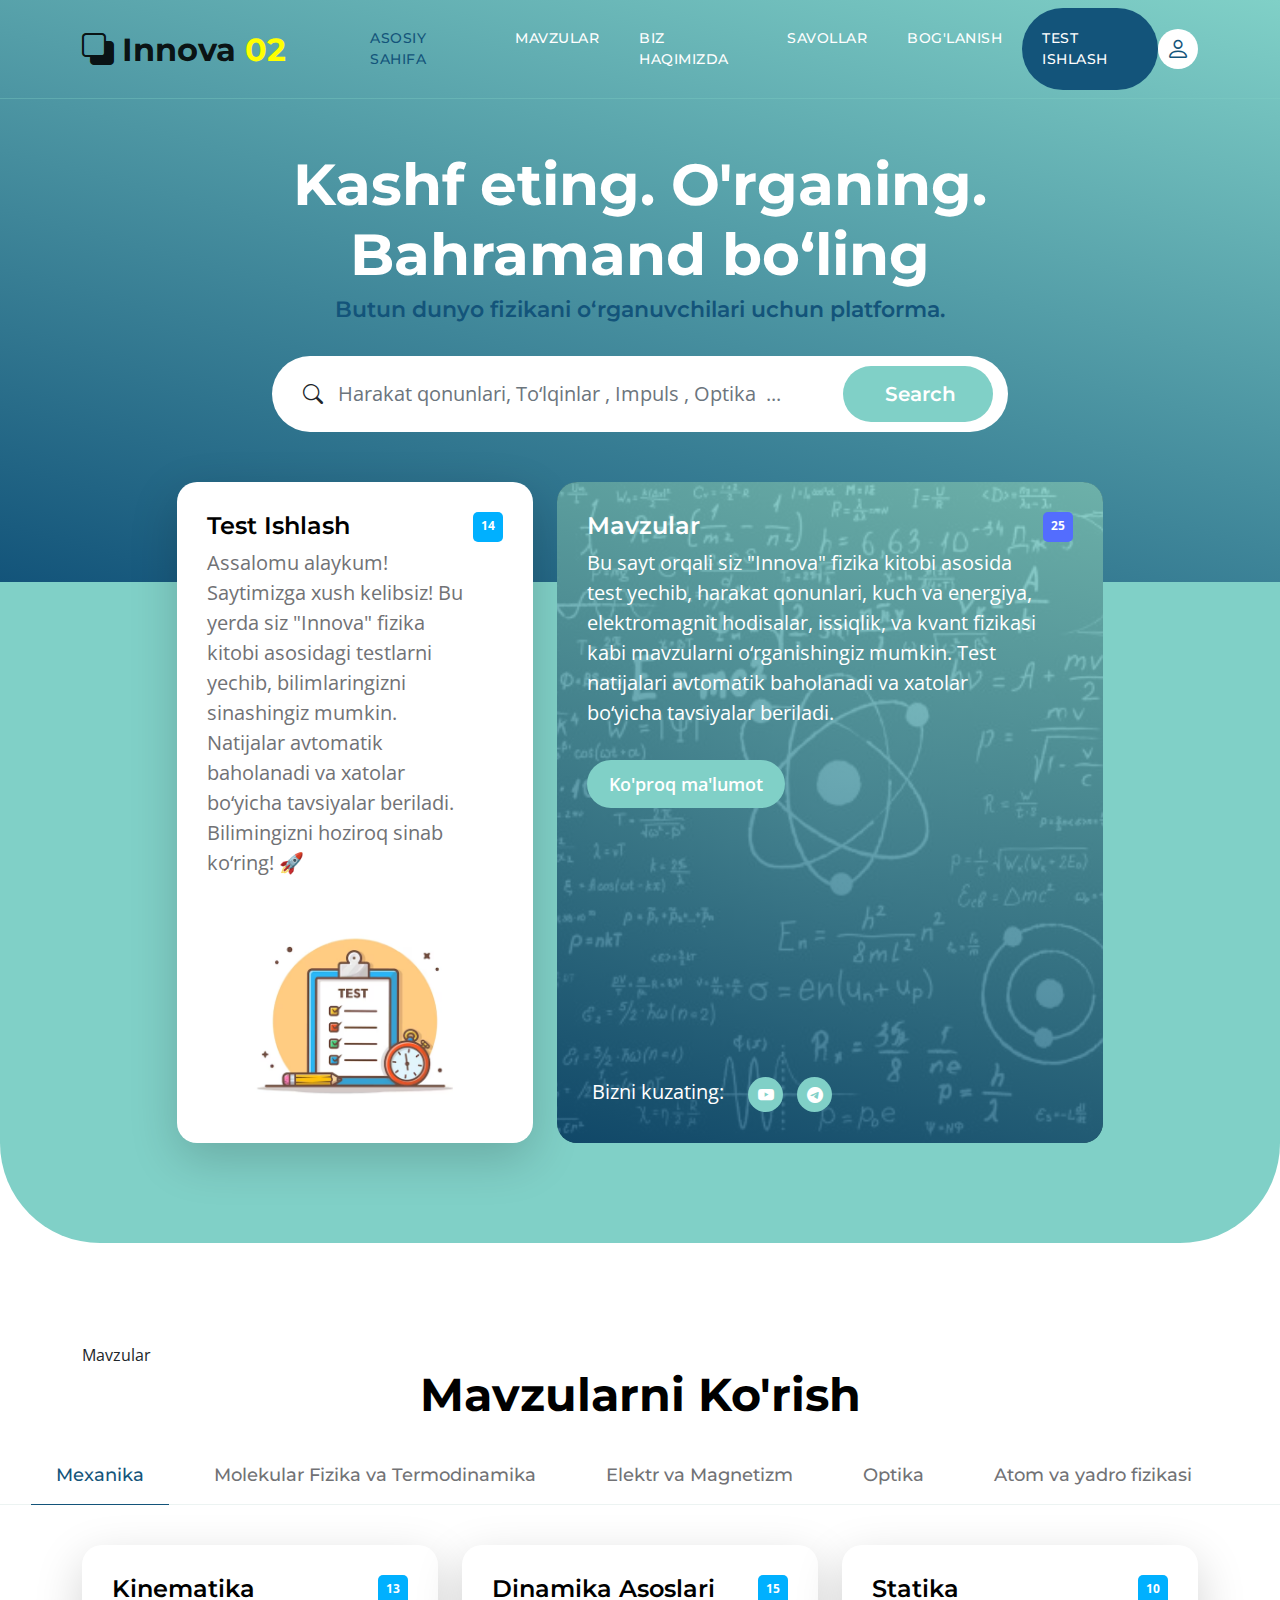
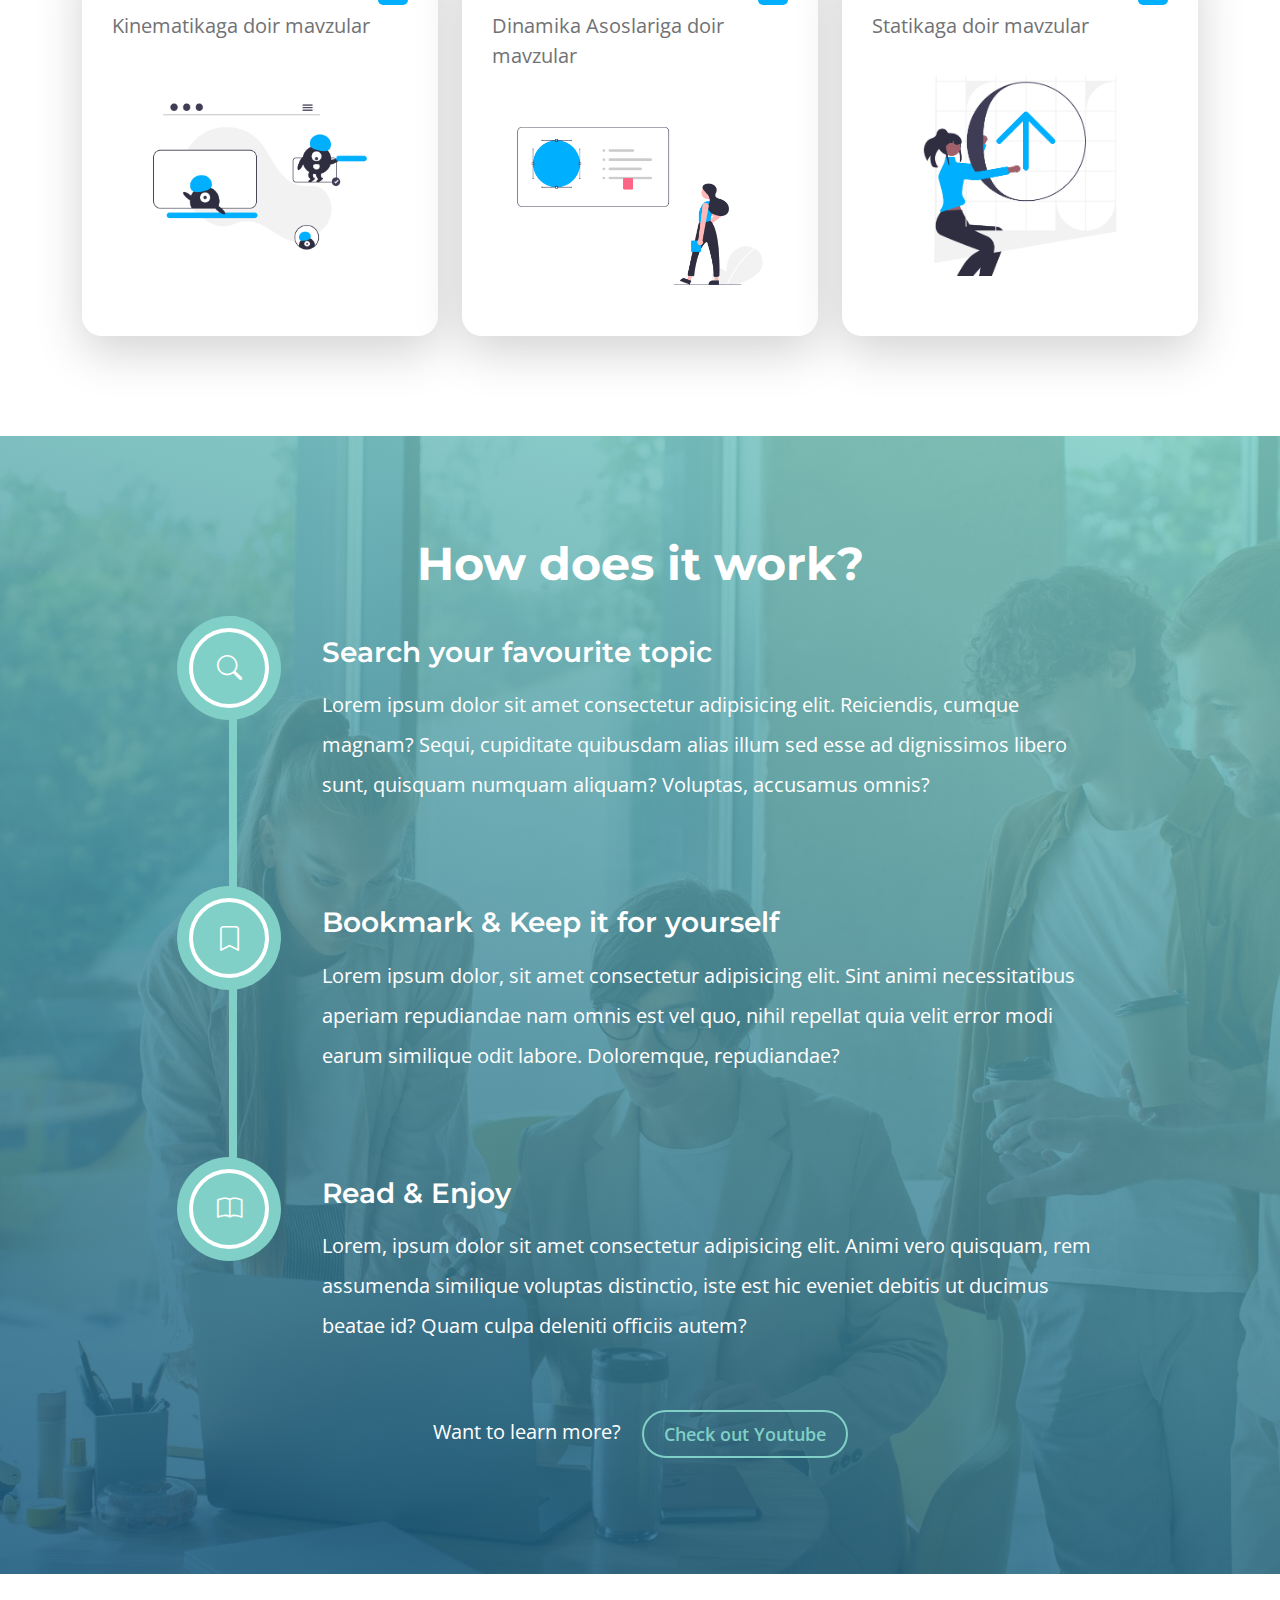
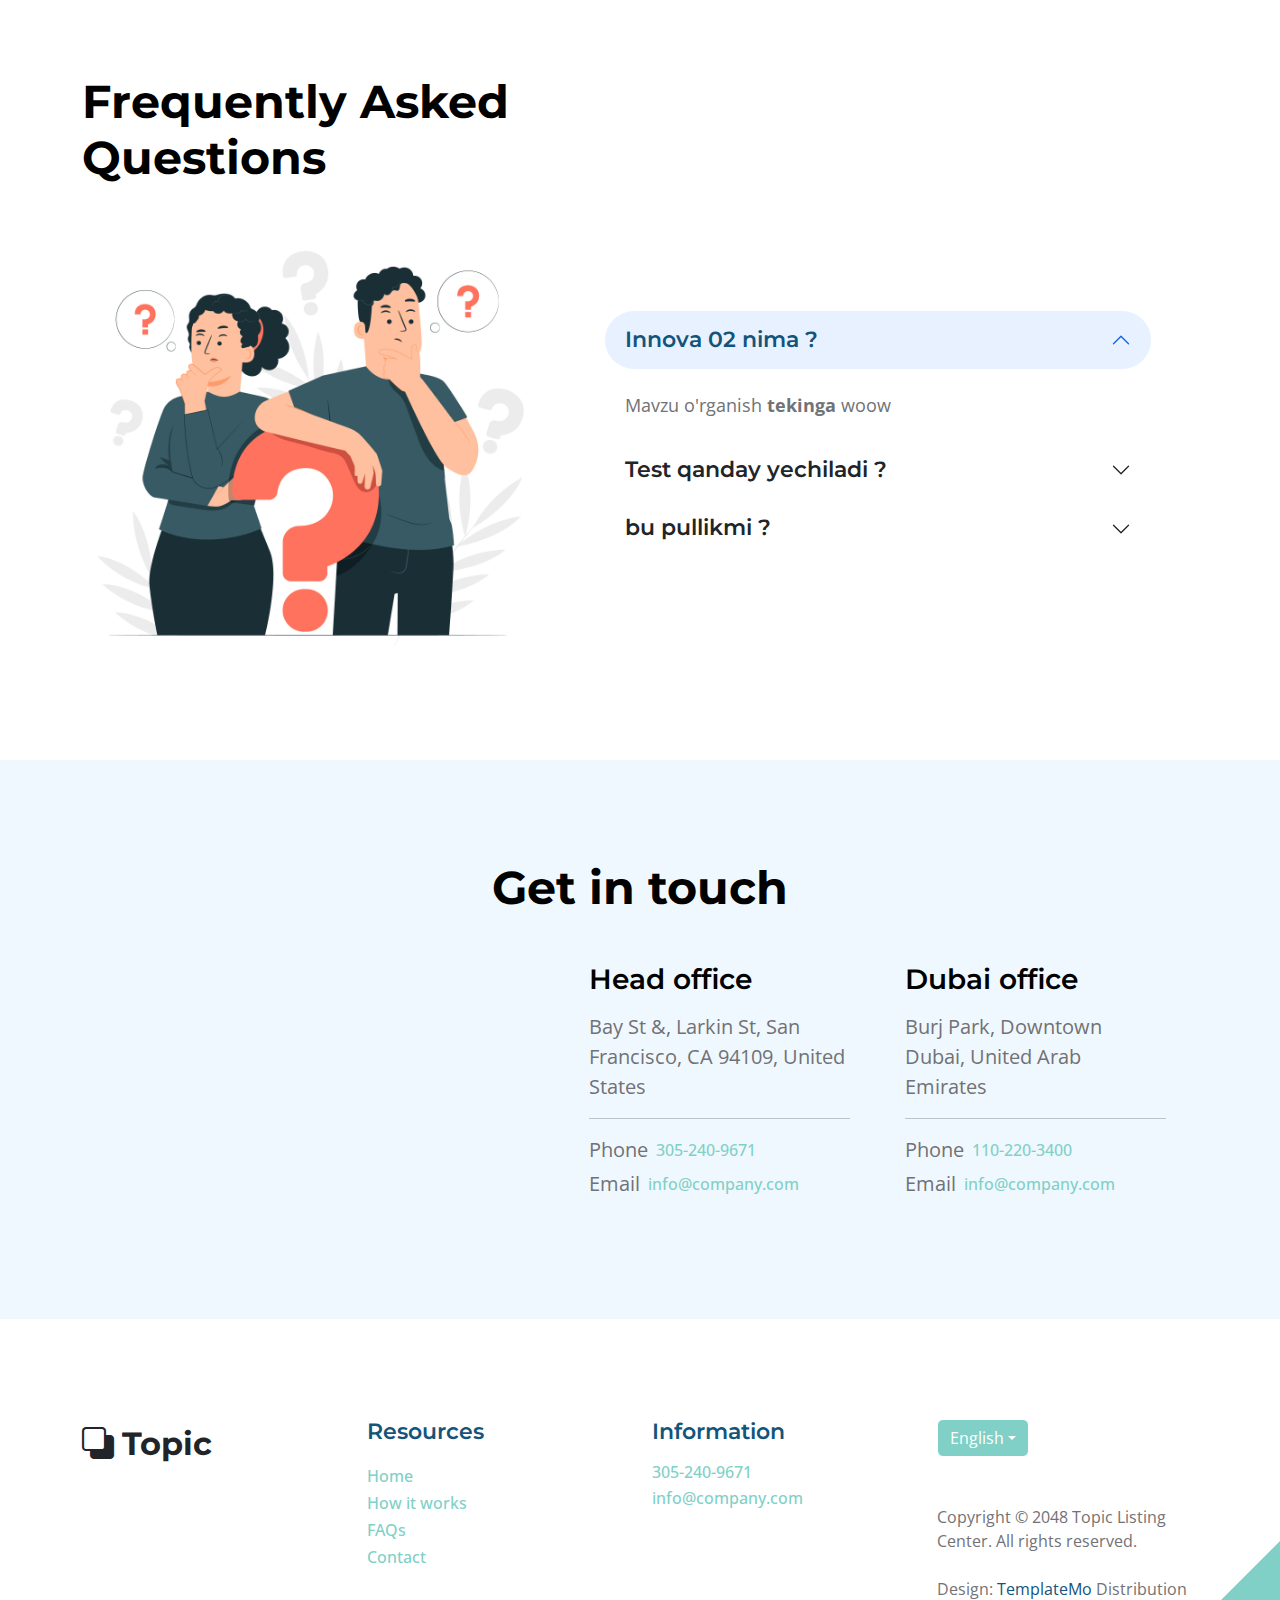
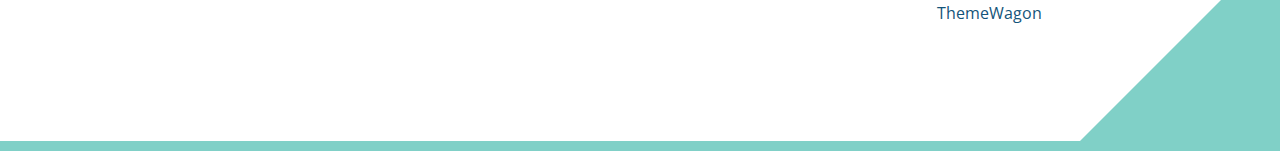
==== commit f627f5ff: "changing some frontend" ====
--- a/index.html
+++ b/index.html
@@ -86,7 +86,7 @@
                         <div class="col-lg-8 col-12 mx-auto">
                             <h1 class="text-white text-center">Kashf eting. O'rganing. Bahramand bo‘ling</h1>
 
-                            <h6 class="text-center">Butun dunyo fizikani o‘rganuvchilar uchun platforma.</h6>
+                            <h6 class="text-center">Butun dunyo fizikani o‘rganuvchilari uchun platforma.</h6>
 
                             <form method="get" class="custom-form mt-4 pt-2 mb-lg-0 mb-5" role="search">
                                 <div class="input-group input-group-lg">
@@ -143,7 +143,7 @@
 
                                             <p class="text-white">Bu sayt orqali siz "Innova" fizika kitobi asosida test yechib, harakat qonunlari, kuch va energiya, elektromagnit hodisalar, issiqlik, va kvant fizikasi kabi mavzularni o‘rganishingiz mumkin. Test natijalari avtomatik baholanadi va xatolar bo‘yicha tavsiyalar beriladi.</p>
 
-                                            <a href="topics-detail.html" class="btn custom-btn mt-2 mt-lg-3">Ko'proq ma'lumot</a>
+                                            <a href="./dashborard.html" class="btn custom-btn mt-2 mt-lg-3">Ko'proq ma'lumot</a>
                                         </div>
 
                                         <span class="badge bg-finance rounded-pill ms-auto">25</span>
@@ -186,23 +186,23 @@
                     <div class="row">
                         <ul class="nav nav-tabs" id="myTab" role="tablist">
                             <li class="nav-item" role="presentation">
-                                <button class="nav-link active" id="design-tab" data-bs-toggle="tab" data-bs-target="#design-tab-pane" type="button" role="tab" aria-controls="design-tab-pane" aria-selected="true">Design</button>
+                                <button class="nav-link active" id="design-tab" data-bs-toggle="tab" data-bs-target="#design-tab-pane" type="button" role="tab" aria-controls="design-tab-pane" aria-selected="true">Mexanika</button>
                             </li>
 
                             <li class="nav-item" role="presentation">
-                                <button class="nav-link" id="marketing-tab" data-bs-toggle="tab" data-bs-target="#marketing-tab-pane" type="button" role="tab" aria-controls="marketing-tab-pane" aria-selected="false">Marketing</button>
+                                <button class="nav-link" id="marketing-tab" data-bs-toggle="tab" data-bs-target="#marketing-tab-pane" type="button" role="tab" aria-controls="marketing-tab-pane" aria-selected="false">Molekular Fizika va Termodinamika</button>
                             </li>
 
                             <li class="nav-item" role="presentation">
-                                <button class="nav-link" id="finance-tab" data-bs-toggle="tab" data-bs-target="#finance-tab-pane" type="button" role="tab" aria-controls="finance-tab-pane" aria-selected="false">Finance</button>
+                                <button class="nav-link" id="finance-tab" data-bs-toggle="tab" data-bs-target="#finance-tab-pane" type="button" role="tab" aria-controls="finance-tab-pane" aria-selected="false">Elektr va Magnetizm</button>
                             </li>
 
                             <li class="nav-item" role="presentation">
-                                <button class="nav-link" id="music-tab" data-bs-toggle="tab" data-bs-target="#music-tab-pane" type="button" role="tab" aria-controls="music-tab-pane" aria-selected="false">Music</button>
+                                <button class="nav-link" id="music-tab" data-bs-toggle="tab" data-bs-target="#music-tab-pane" type="button" role="tab" aria-controls="music-tab-pane" aria-selected="false">Optika</button>
                             </li>
 
                             <li class="nav-item" role="presentation">
-                                <button class="nav-link" id="education-tab" data-bs-toggle="tab" data-bs-target="#education-tab-pane" type="button" role="tab" aria-controls="education-tab-pane" aria-selected="false">Education</button>
+                                <button class="nav-link" id="education-tab" data-bs-toggle="tab" data-bs-target="#education-tab-pane" type="button" role="tab" aria-controls="education-tab-pane" aria-selected="false">Atom va yadro fizikasi</button>
                             </li>
                         </ul>
                     </div>
@@ -220,12 +220,12 @@
                                                 <a href="topics-detail.html">
                                                     <div class="d-flex">
                                                         <div>
-                                                            <h5 class="mb-2">Web Design</h5>
-
-                                                            <p class="mb-0">Topic Listing Template based on Bootstrap 5</p>
-                                                        </div>
-
-                                                        <span class="badge bg-design rounded-pill ms-auto">14</span>
+                                                            <h5 class="mb-2">Kinematika</h5>
+
+                                                            <p class="mb-0">Kinematikaga doir mavzular</p>
+                                                        </div>
+
+                                                        <span class="badge bg-design rounded-pill ms-auto">13</span>
                                                     </div>
 
                                                     <img src="images/topics/undraw_Remote_design_team_re_urdx.png" class="custom-block-image img-fluid" alt="">
@@ -238,12 +238,12 @@
                                                 <a href="topics-detail.html">
                                                     <div class="d-flex">
                                                         <div>
-                                                            <h5 class="mb-2">Graphic</h5>
-
-                                                                <p class="mb-0">Lorem Ipsum dolor sit amet consectetur</p>
-                                                        </div>
-
-                                                        <span class="badge bg-design rounded-pill ms-auto">75</span>
+                                                            <h5 class="mb-2">Dinamika Asoslari</h5>
+
+                                                                <p class="mb-0">Dinamika Asoslariga doir mavzular</p>
+                                                        </div>
+
+                                                        <span class="badge bg-design rounded-pill ms-auto">15</span>
                                                     </div>
 
                                                     <img src="images/topics/undraw_Redesign_feedback_re_jvm0.png" class="custom-block-image img-fluid" alt="">
@@ -256,12 +256,12 @@
                                                 <a href="topics-detail.html">
                                                     <div class="d-flex">
                                                         <div>
-                                                            <h5 class="mb-2">Logo Design</h5>
-
-                                                                <p class="mb-0">Lorem Ipsum dolor sit amet consectetur</p>
-                                                        </div>
-
-                                                        <span class="badge bg-design rounded-pill ms-auto">100</span>
+                                                            <h5 class="mb-2">Statika</h5>
+
+                                                                <p class="mb-0">Statikaga doir mavzular</p>
+                                                        </div>
+
+                                                        <span class="badge bg-design rounded-pill ms-auto">10</span>
                                                     </div>
 
                                                     <img src="images/topics/colleagues-working-cozy-office-medium-shot.png" class="custom-block-image img-fluid" alt="">
@@ -278,12 +278,12 @@
                                                     <a href="topics-detail.html">
                                                         <div class="d-flex">
                                                             <div>
-                                                                <h5 class="mb-2">Advertising</h5>
-
-                                                                <p class="mb-0">Lorem Ipsum dolor sit amet consectetur</p>
+                                                                <h5 class="mb-2">Tebranish va to'lqinlar</h5>
+
+                                                                <p class="mb-0">Tebranish va to'lqinlarga doir mavzular</p>
                                                             </div>
 
-                                                            <span class="badge bg-advertising rounded-pill ms-auto">30</span>
+                                                            <span class="badge bg-advertising rounded-pill ms-auto">7</span>
                                                         </div>
 
                                                         <img src="images/topics/undraw_online_ad_re_ol62.png" class="custom-block-image img-fluid" alt="">
@@ -296,12 +296,12 @@
                                                     <a href="topics-detail.html">
                                                         <div class="d-flex">
                                                             <div>
-                                                                <h5 class="mb-2">Video Content</h5>
-
-                                                                <p class="mb-0">Lorem Ipsum dolor sit amet consectetur</p>
+                                                                <h5 class="mb-2">Termodinamika Asoslari</h5>
+
+                                                                <p class="mb-0">Termodinamika Asoslari ga doir mavzular</p>
                                                             </div>
 
-                                                            <span class="badge bg-advertising rounded-pill ms-auto">65</span>
+                                                            <span class="badge bg-advertising rounded-pill ms-auto">13</span>
                                                         </div>
 
                                                         <img src="images/topics/undraw_Group_video_re_btu7.png" class="custom-block-image img-fluid" alt="">
@@ -314,9 +314,9 @@
                                                     <a href="topics-detail.html">
                                                         <div class="d-flex">
                                                             <div>
-                                                                <h5 class="mb-2">Viral Tweet</h5>
-
-                                                                <p class="mb-0">Lorem Ipsum dolor sit amet consectetur</p>
+                                                                <h5 class="mb-2">Molekulyar Fizika</h5>
+
+                                                                <p class="mb-0">Molekular fizika ga doir masalalar</p>
                                                             </div>
 
                                                             <span class="badge bg-advertising rounded-pill ms-auto">50</span>
@@ -335,9 +335,9 @@
                                                 <a href="topics-detail.html">
                                                     <div class="d-flex">
                                                         <div>
-                                                            <h5 class="mb-2">Investment</h5>
-
-                                                            <p class="mb-0">Lorem Ipsum dolor sit amet consectetur</p>
+                                                            <h5 class="mb-2">O'zgarmas tok qonunlari</h5>
+
+                                                            <p class="mb-0">O'zgarmas tok qonunlariga doir masalalr</p>
                                                         </div>
 
                                                         <span class="badge bg-finance rounded-pill ms-auto">30</span>
@@ -354,36 +354,14 @@
                                                     <img src="images/businesswoman-using-tablet-analysis-graph-company-finance-strategy-statistics-success-concept-planning-future-office-room.jpg" class="custom-block-image img-fluid" alt="">
 
                                                     <div class="custom-block-overlay-text d-flex">
-                                                        <div>
-                                                            <h5 class="text-white mb-2">Finance</h5>
-
-                                                            <p class="text-white">Lorem ipsum dolor, sit amet consectetur adipisicing elit. Sint animi necessitatibus aperiam repudiandae nam omnis</p>
-
-                                                            <a href="topics-detail.html" class="btn custom-btn mt-2 mt-lg-3">Learn More</a>
-                                                        </div>
-
+                                                              <div>
+                                                                <h5 class="text-white mb-2">Elektrostatika</h5>
+                                                                <p class="text-white">Elektrostatika ga doir masalalar</p>
+
+                                                              </div>
                                                         <span class="badge bg-finance rounded-pill ms-auto">25</span>
                                                     </div>
 
-                                                    <div class="social-share d-flex">
-                                                        <p class="text-white me-4">Share:</p>
-
-                                                        <ul class="social-icon">
-                                                            <li class="social-icon-item">
-                                                                <a href="#" class="social-icon-link bi-twitter"></a>
-                                                            </li>
-
-                                                            <li class="social-icon-item">
-                                                                <a href="#" class="social-icon-link bi-facebook"></a>
-                                                            </li>
-
-                                                            <li class="social-icon-item">
-                                                                <a href="#" class="social-icon-link bi-pinterest"></a>
-                                                            </li>
-                                                        </ul>
-
-                                                        <a href="#" class="custom-icon bi-bookmark ms-auto"></a>
-                                                    </div>
 
                                                     <div class="section-overlay"></div>
                                                 </div>
@@ -576,13 +554,13 @@
                                 <div class="accordion-item">
                                     <h2 class="accordion-header" id="headingOne">
                                         <button class="accordion-button" type="button" data-bs-toggle="collapse" data-bs-target="#collapseOne" aria-expanded="true" aria-controls="collapseOne">
-                                        What is Topic Listing?
+                                        Innova 02 nima ?
                                         </button>
                                     </h2>
 
                                     <div id="collapseOne" class="accordion-collapse collapse show" aria-labelledby="headingOne" data-bs-parent="#accordionExample">
                                         <div class="accordion-body">
-                                            Topic Listing is free Bootstrap 5 CSS template. <strong>You are not allowed to redistribute this template</strong> on any other template collection website without our permission. Please contact TemplateMo for more detail. Thank you.
+                                            Mavzu o'rganish <strong>tekinga</strong> woow
                                         </div>
                                     </div>
                                 </div>
@@ -590,13 +568,13 @@
                                 <div class="accordion-item">
                                     <h2 class="accordion-header" id="headingTwo">
                                         <button class="accordion-button collapsed" type="button" data-bs-toggle="collapse" data-bs-target="#collapseTwo" aria-expanded="false" aria-controls="collapseTwo">
-                                        How to find a topic?
+                                        Test qanday yechiladi ?
                                     </button>
                                     </h2>
 
                                     <div id="collapseTwo" class="accordion-collapse collapse" aria-labelledby="headingTwo" data-bs-parent="#accordionExample">
                                         <div class="accordion-body">
-                                            You can search on Google with <strong>keywords</strong> such as templatemo portfolio, templatemo one-page layouts, photography, digital marketing, etc.
+                                            Test yechishni <strong>bosish</strong> kerak
                                         </div>
                                     </div>
                                 </div>
@@ -604,13 +582,13 @@
                                 <div class="accordion-item">
                                     <h2 class="accordion-header" id="headingThree">
                                         <button class="accordion-button collapsed" type="button" data-bs-toggle="collapse" data-bs-target="#collapseThree" aria-expanded="false" aria-controls="collapseThree">
-                                        Does it need to paid?
+                                        bu pullikmi ?
                                     </button>
                                     </h2>
 
                                     <div id="collapseThree" class="accordion-collapse collapse" aria-labelledby="headingThree" data-bs-parent="#accordionExample">
                                         <div class="accordion-body">
-                                            You can modify any of this with custom CSS or overriding our default variables. It's also worth noting that just about any HTML can go within the <code>.accordion-body</code>, though the transition does limit overflow.
+                                            yo'q pullik emas lekin puliz ko'p bo'sa <strong style="color: red;">5614 6822 1787 9875</strong> kartasiga pul tashlavoring
                                         </div>
                                     </div>
                                 </div>
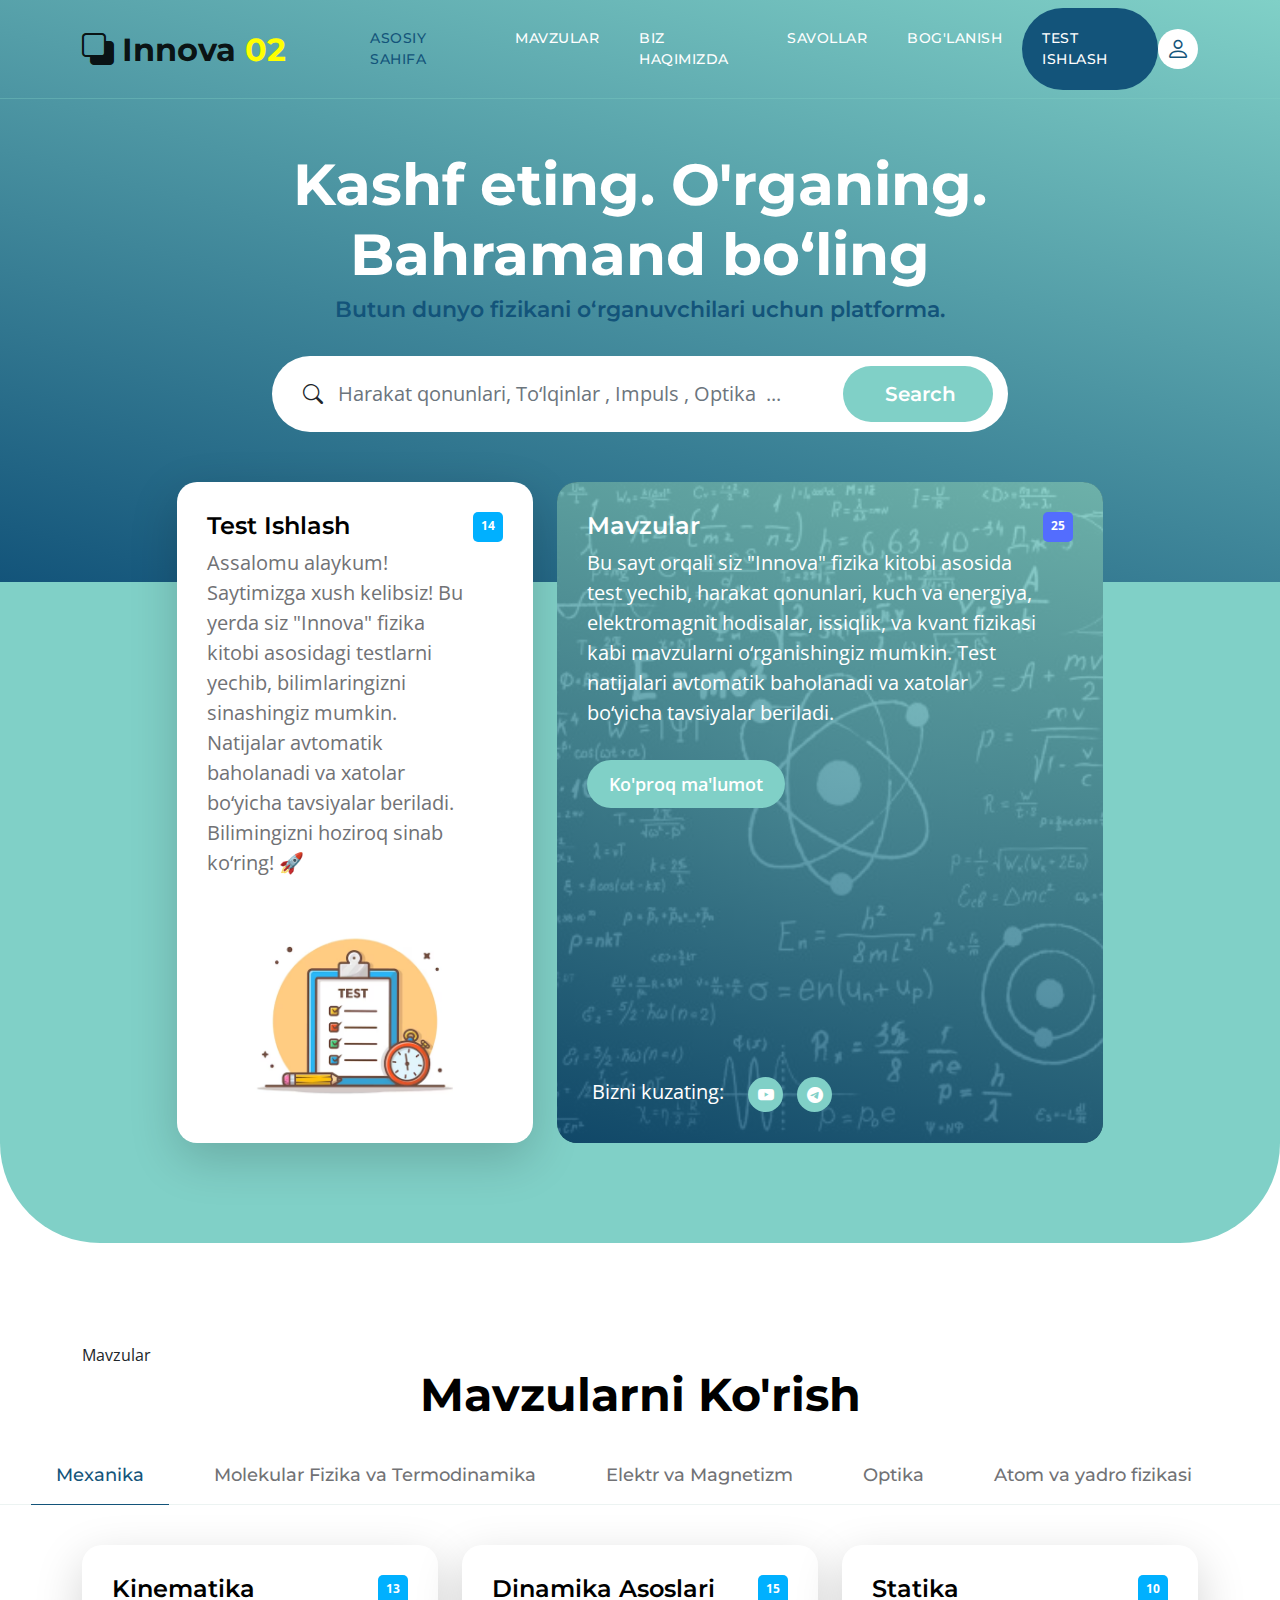
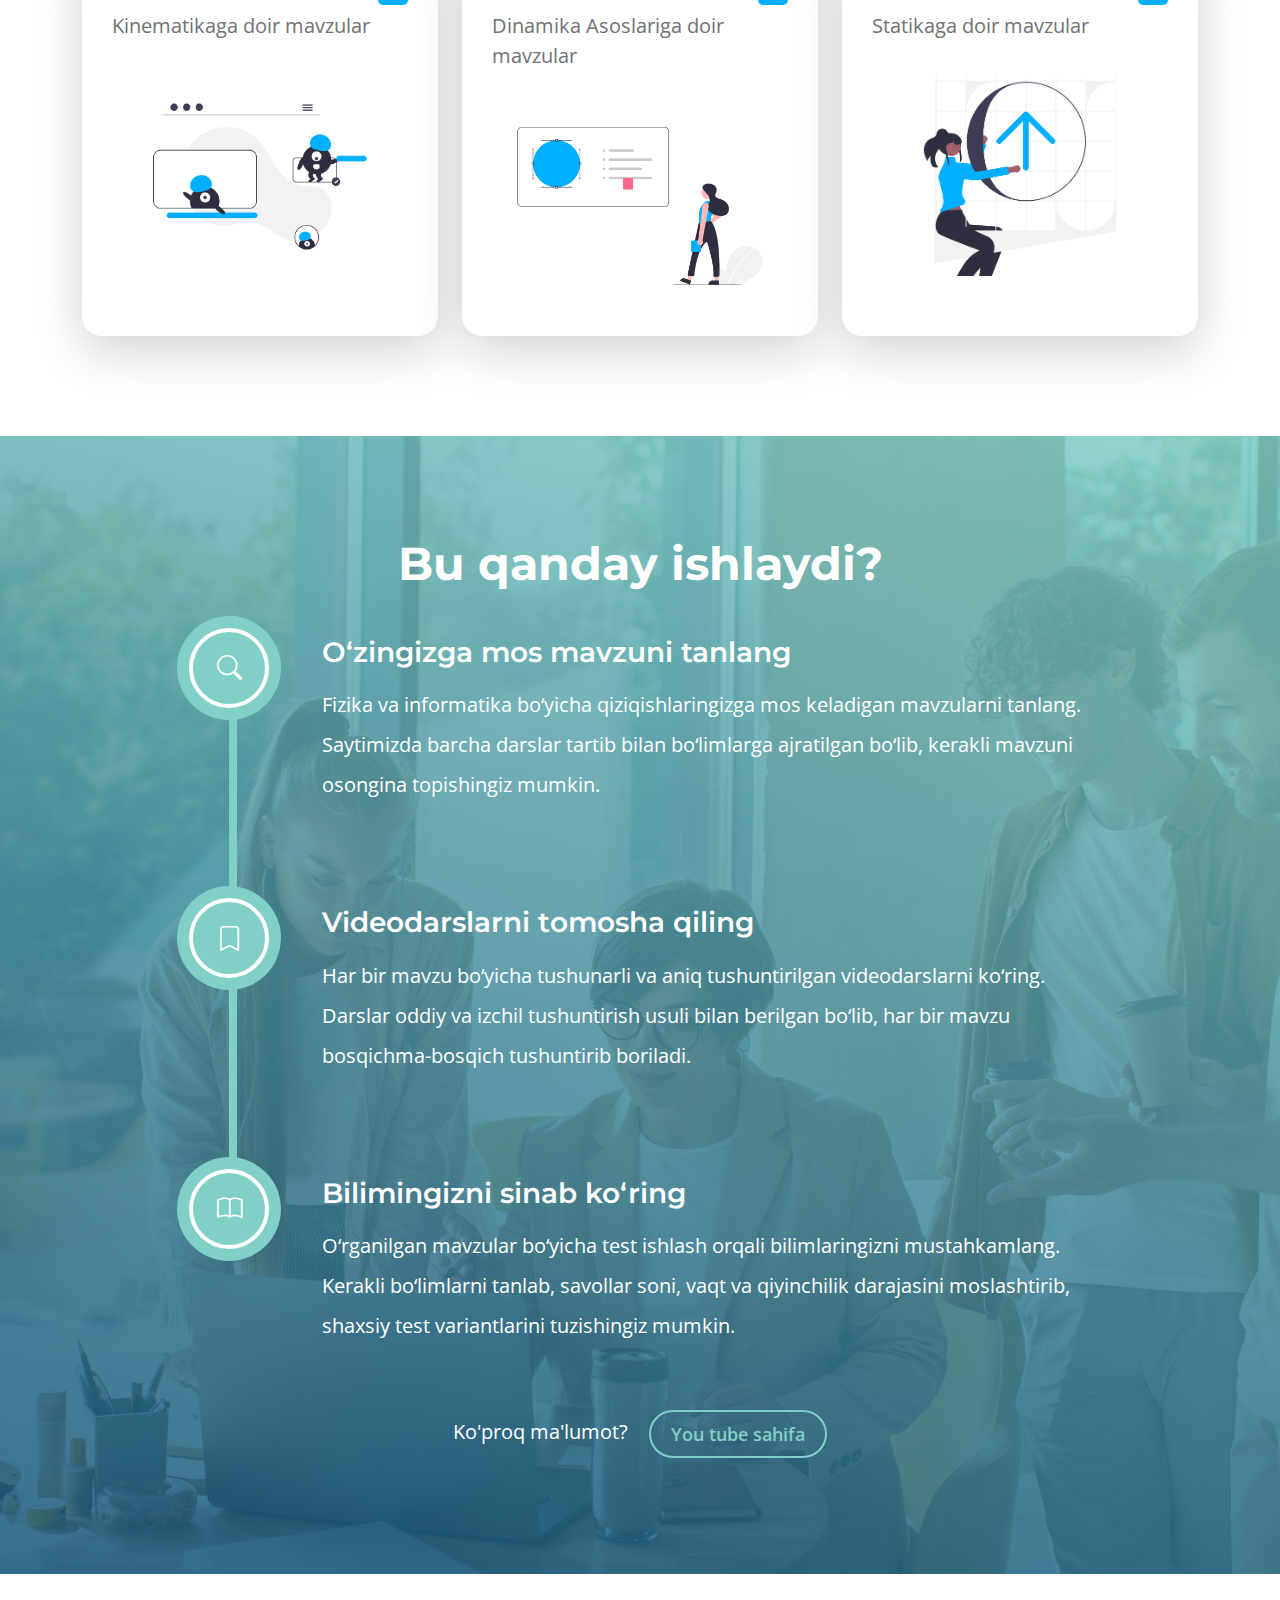
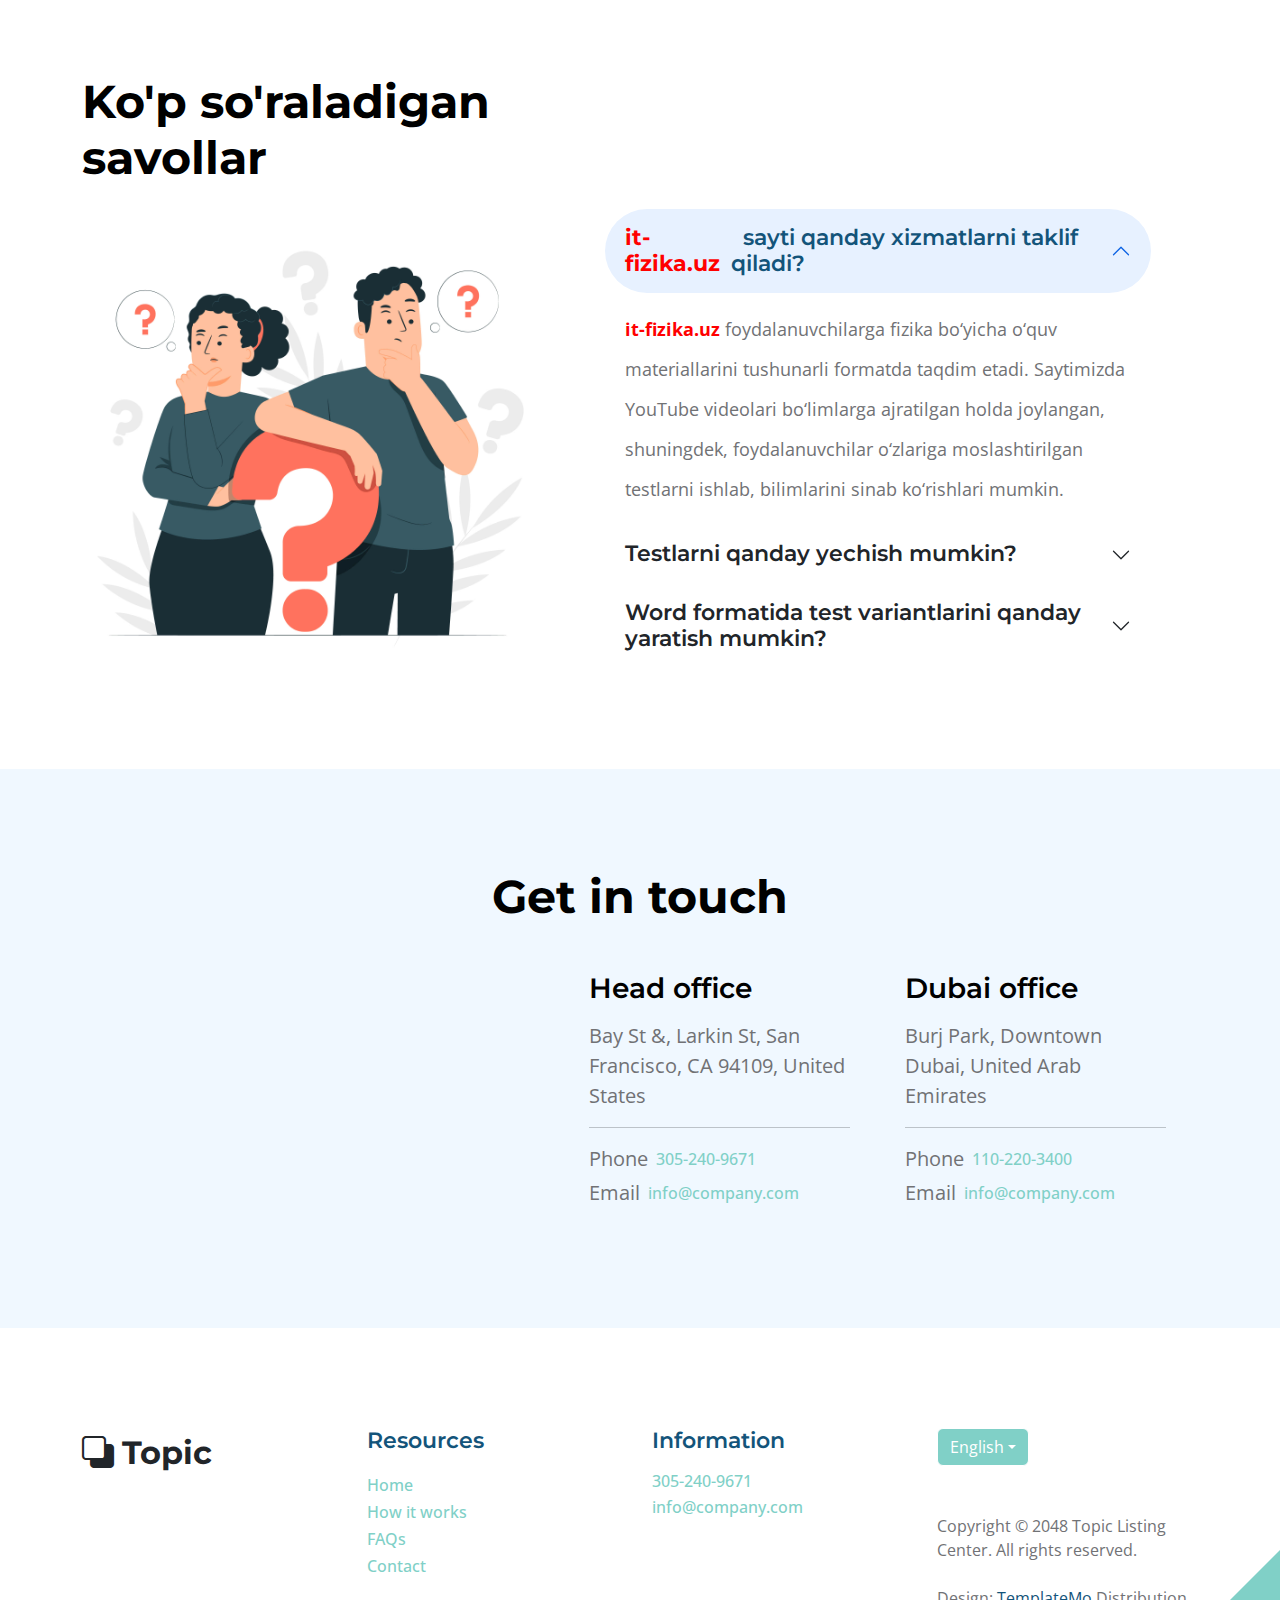
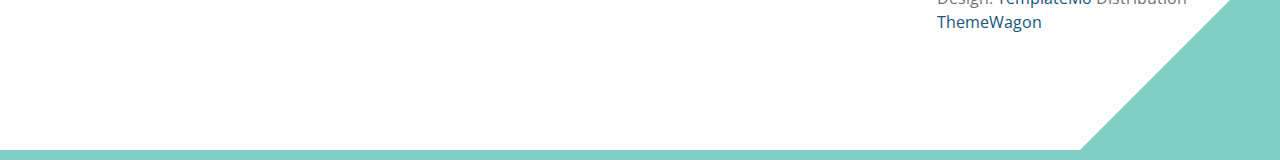
==== commit fa7c047d: "chaging content" ====
--- a/index.html
+++ b/index.html
@@ -67,7 +67,7 @@
                             </li>
 
                             <li class="nav-item" style="background-color: #13547a; border-radius: 75px; ">
-                                <a class="nav-link click-scroll" href="./test.html">Test Ishlash</a>
+                                <a class="nav-link click-scroll" href="https://physics2.eco-uzbekistan.uz">Test Ishlash</a>
                             </li>
                         </ul>
 
@@ -143,7 +143,7 @@
 
                                             <p class="text-white">Bu sayt orqali siz "Innova" fizika kitobi asosida test yechib, harakat qonunlari, kuch va energiya, elektromagnit hodisalar, issiqlik, va kvant fizikasi kabi mavzularni o‘rganishingiz mumkin. Test natijalari avtomatik baholanadi va xatolar bo‘yicha tavsiyalar beriladi.</p>
 
-                                            <a href="./dashborard.html" class="btn custom-btn mt-2 mt-lg-3">Ko'proq ma'lumot</a>
+                                            <a href="./soon.html" class="btn custom-btn mt-2 mt-lg-3">Ko'proq ma'lumot</a>
                                         </div>
 
                                         <span class="badge bg-finance rounded-pill ms-auto">25</span>
@@ -481,7 +481,7 @@
                     <div class="row">
 
                         <div class="col-12 text-center">
-                            <h2 class="text-white mb-4">How does it work?</h1>
+                            <h2 class="text-white mb-4">Bu qanday ishlaydi?</h1>
                         </div>
 
                         <div class="col-lg-10 col-12 mx-auto">
@@ -492,9 +492,9 @@
                                     </div>
 
                                     <li>
-                                        <h4 class="text-white mb-3">Search your favourite topic</h4>
-
-                                        <p class="text-white">Lorem ipsum dolor sit amet consectetur adipisicing elit. Reiciendis, cumque magnam? Sequi, cupiditate quibusdam alias illum sed esse ad dignissimos libero sunt, quisquam numquam aliquam? Voluptas, accusamus omnis?</p>
+                                        <h4 class="text-white mb-3">O‘zingizga mos mavzuni tanlang</h4>
+
+                                        <p class="text-white">Fizika va informatika bo‘yicha qiziqishlaringizga mos keladigan mavzularni tanlang. Saytimizda barcha darslar tartib bilan bo‘limlarga ajratilgan bo‘lib, kerakli mavzuni osongina topishingiz mumkin.</p>
 
                                         <div class="icon-holder">
                                           <i class="bi-search"></i>
@@ -502,9 +502,9 @@
                                     </li>
                                     
                                     <li>
-                                        <h4 class="text-white mb-3">Bookmark &amp; Keep it for yourself</h4>
-
-                                        <p class="text-white">Lorem ipsum dolor, sit amet consectetur adipisicing elit. Sint animi necessitatibus aperiam repudiandae nam omnis est vel quo, nihil repellat quia velit error modi earum similique odit labore. Doloremque, repudiandae?</p>
+                                        <h4 class="text-white mb-3">Videodarslarni tomosha qiling</h4>
+
+                                        <p class="text-white">Har bir mavzu bo‘yicha tushunarli va aniq tushuntirilgan videodarslarni ko‘ring. Darslar oddiy va izchil tushuntirish usuli bilan berilgan bo‘lib, har bir mavzu bosqichma-bosqich tushuntirib boriladi.</p>
 
                                         <div class="icon-holder">
                                           <i class="bi-bookmark"></i>
@@ -512,9 +512,9 @@
                                     </li>
 
                                     <li>
-                                        <h4 class="text-white mb-3">Read &amp; Enjoy</h4>
-
-                                        <p class="text-white">Lorem, ipsum dolor sit amet consectetur adipisicing elit. Animi vero quisquam, rem assumenda similique voluptas distinctio, iste est hic eveniet debitis ut ducimus beatae id? Quam culpa deleniti officiis autem?</p>
+                                        <h4 class="text-white mb-3">Bilimingizni sinab ko‘ring</h4>
+
+                                        <p class="text-white">O‘rganilgan mavzular bo‘yicha test ishlash orqali bilimlaringizni mustahkamlang. Kerakli bo‘limlarni tanlab, savollar soni, vaqt va qiyinchilik darajasini moslashtirib, shaxsiy test variantlarini tuzishingiz mumkin.</p>
 
                                         <div class="icon-holder">
                                           <i class="bi-book"></i>
@@ -526,8 +526,8 @@
 
                         <div class="col-12 text-center mt-5">
                             <p class="text-white">
-                                Want to learn more?
-                                <a href="#" class="btn custom-btn custom-border-btn ms-3">Check out Youtube</a>
+                                Ko'proq ma'lumot?
+                                <a href="#" class="btn custom-btn custom-border-btn ms-3">You tube sahifa</a>
                             </p>
                         </div>
                     </div>
@@ -540,7 +540,7 @@
                     <div class="row">
 
                         <div class="col-lg-6 col-12">
-                            <h2 class="mb-4">Frequently Asked Questions</h2>
+                            <h2 class="mb-4">Ko'p so'raladigan savollar</h2>
                         </div>
 
                         <div class="clearfix"></div>
@@ -554,13 +554,14 @@
                                 <div class="accordion-item">
                                     <h2 class="accordion-header" id="headingOne">
                                         <button class="accordion-button" type="button" data-bs-toggle="collapse" data-bs-target="#collapseOne" aria-expanded="true" aria-controls="collapseOne">
-                                        Innova 02 nima ?
+                                            <strong style="color: red;"> it-fizika.uz </strong>&nbsp; sayti qanday xizmatlarni taklif qiladi?
                                         </button>
                                     </h2>
 
                                     <div id="collapseOne" class="accordion-collapse collapse show" aria-labelledby="headingOne" data-bs-parent="#accordionExample">
                                         <div class="accordion-body">
-                                            Mavzu o'rganish <strong>tekinga</strong> woow
+                                            <strong style="color: red;"> it-fizika.uz </strong> foydalanuvchilarga fizika bo‘yicha o‘quv materiallarini tushunarli formatda taqdim etadi. Saytimizda YouTube videolari bo‘limlarga ajratilgan holda joylangan, shuningdek, foydalanuvchilar o‘zlariga moslashtirilgan testlarni ishlab, bilimlarini sinab ko‘rishlari mumkin.
+
                                         </div>
                                     </div>
                                 </div>
@@ -568,13 +569,13 @@
                                 <div class="accordion-item">
                                     <h2 class="accordion-header" id="headingTwo">
                                         <button class="accordion-button collapsed" type="button" data-bs-toggle="collapse" data-bs-target="#collapseTwo" aria-expanded="false" aria-controls="collapseTwo">
-                                        Test qanday yechiladi ?
+                                            Testlarni qanday yechish mumkin?
                                     </button>
                                     </h2>
 
                                     <div id="collapseTwo" class="accordion-collapse collapse" aria-labelledby="headingTwo" data-bs-parent="#accordionExample">
                                         <div class="accordion-body">
-                                            Test yechishni <strong>bosish</strong> kerak
+                                            Test yechish uchun “Test yechish” tugmasini bosish kifoya. Keyin foydalanuvchi o‘ziga mos bo‘limlarni tanlab, savollar soni, vaqt va qiyinchilik darajasini sozlab, shaxsiylashtirilgan test ishlab ko‘rishi mumkin.
                                         </div>
                                     </div>
                                 </div>
@@ -582,13 +583,13 @@
                                 <div class="accordion-item">
                                     <h2 class="accordion-header" id="headingThree">
                                         <button class="accordion-button collapsed" type="button" data-bs-toggle="collapse" data-bs-target="#collapseThree" aria-expanded="false" aria-controls="collapseThree">
-                                        bu pullikmi ?
+                                            Word formatida test variantlarini qanday yaratish mumkin?
                                     </button>
                                     </h2>
 
                                     <div id="collapseThree" class="accordion-collapse collapse" aria-labelledby="headingThree" data-bs-parent="#accordionExample">
                                         <div class="accordion-body">
-                                            yo'q pullik emas lekin puliz ko'p bo'sa <strong style="color: red;">5614 6822 1787 9875</strong> kartasiga pul tashlavoring
+                                            Saytimizda test variantlarini avtomatik ravishda yaratish funksiyasi mavjud. Foydalanuvchi nechta variant kerakligini belgilaydi (masalan, 20 ta) va tizim har biri har xil tuzilishga ega bo‘lgan test variantlarini yaratib, yuklab olish uchun tayyorlab beradi.
                                         </div>
                                     </div>
                                 </div>
